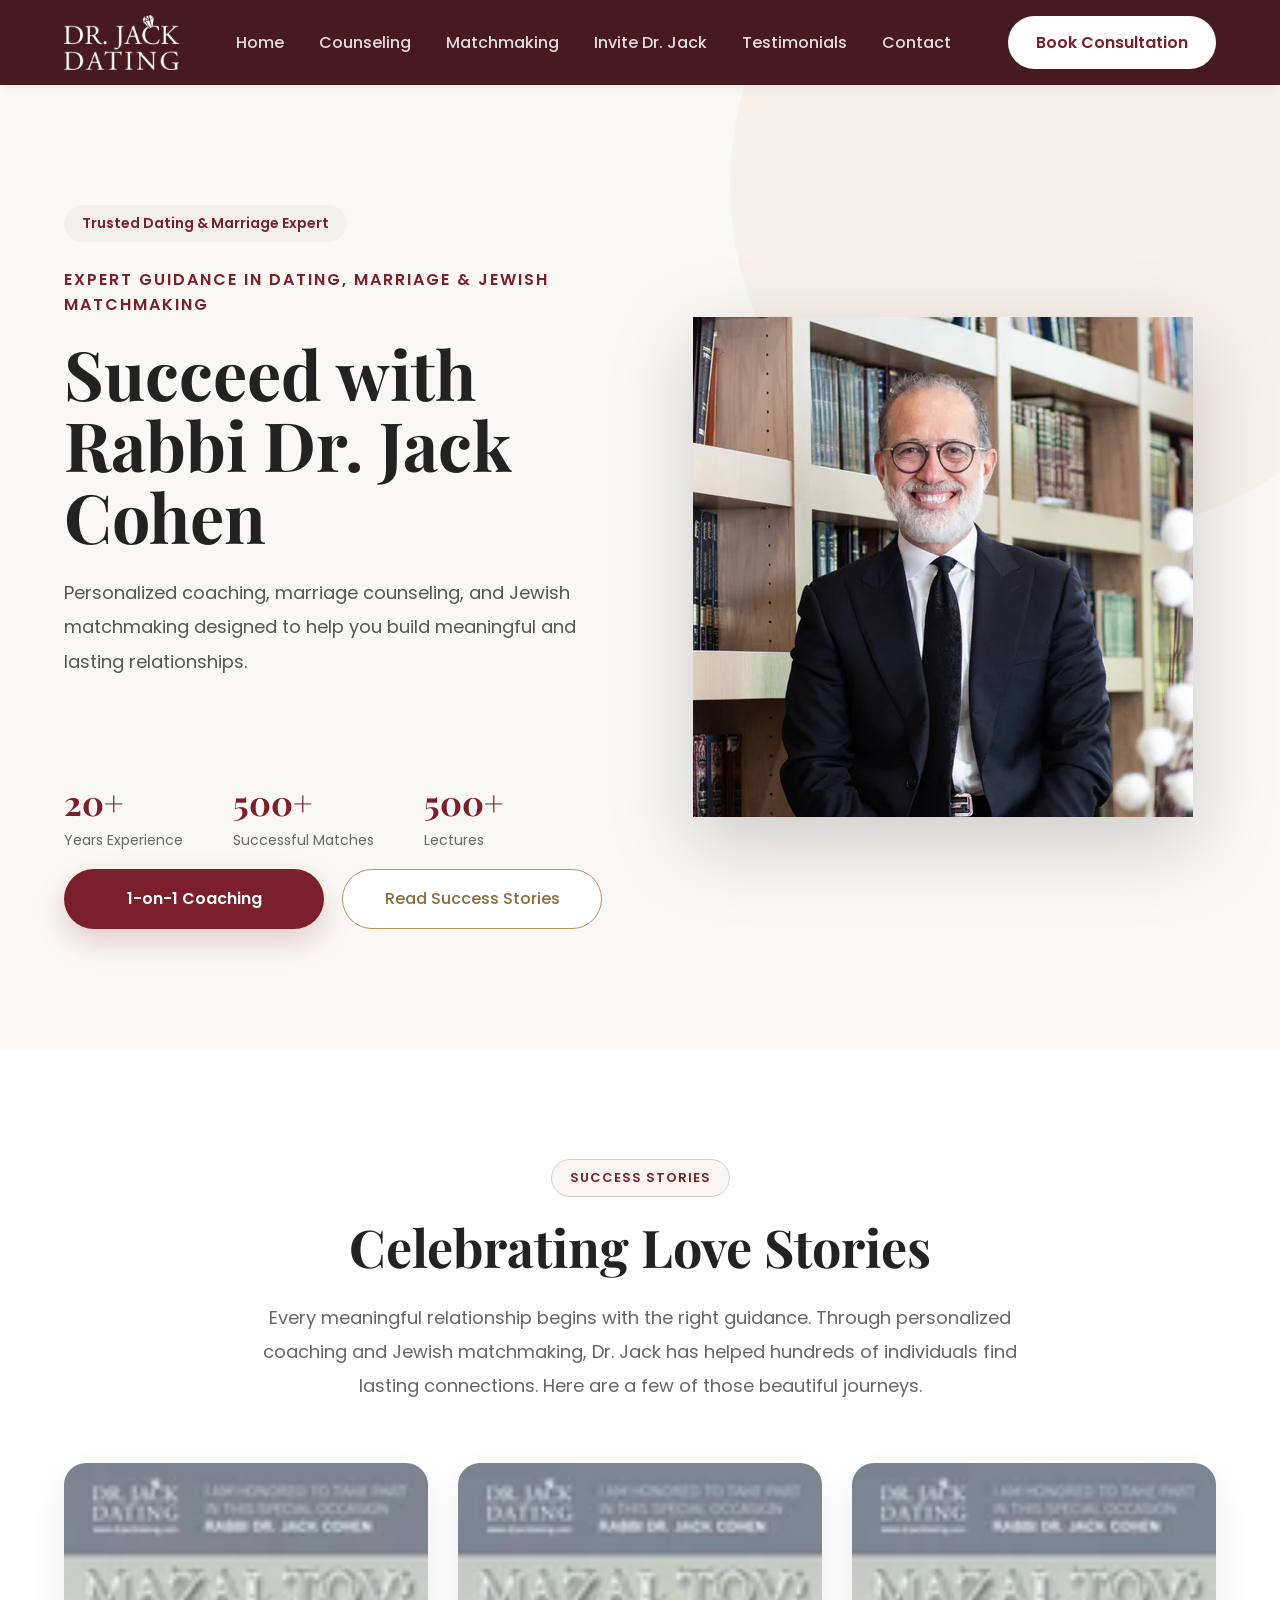
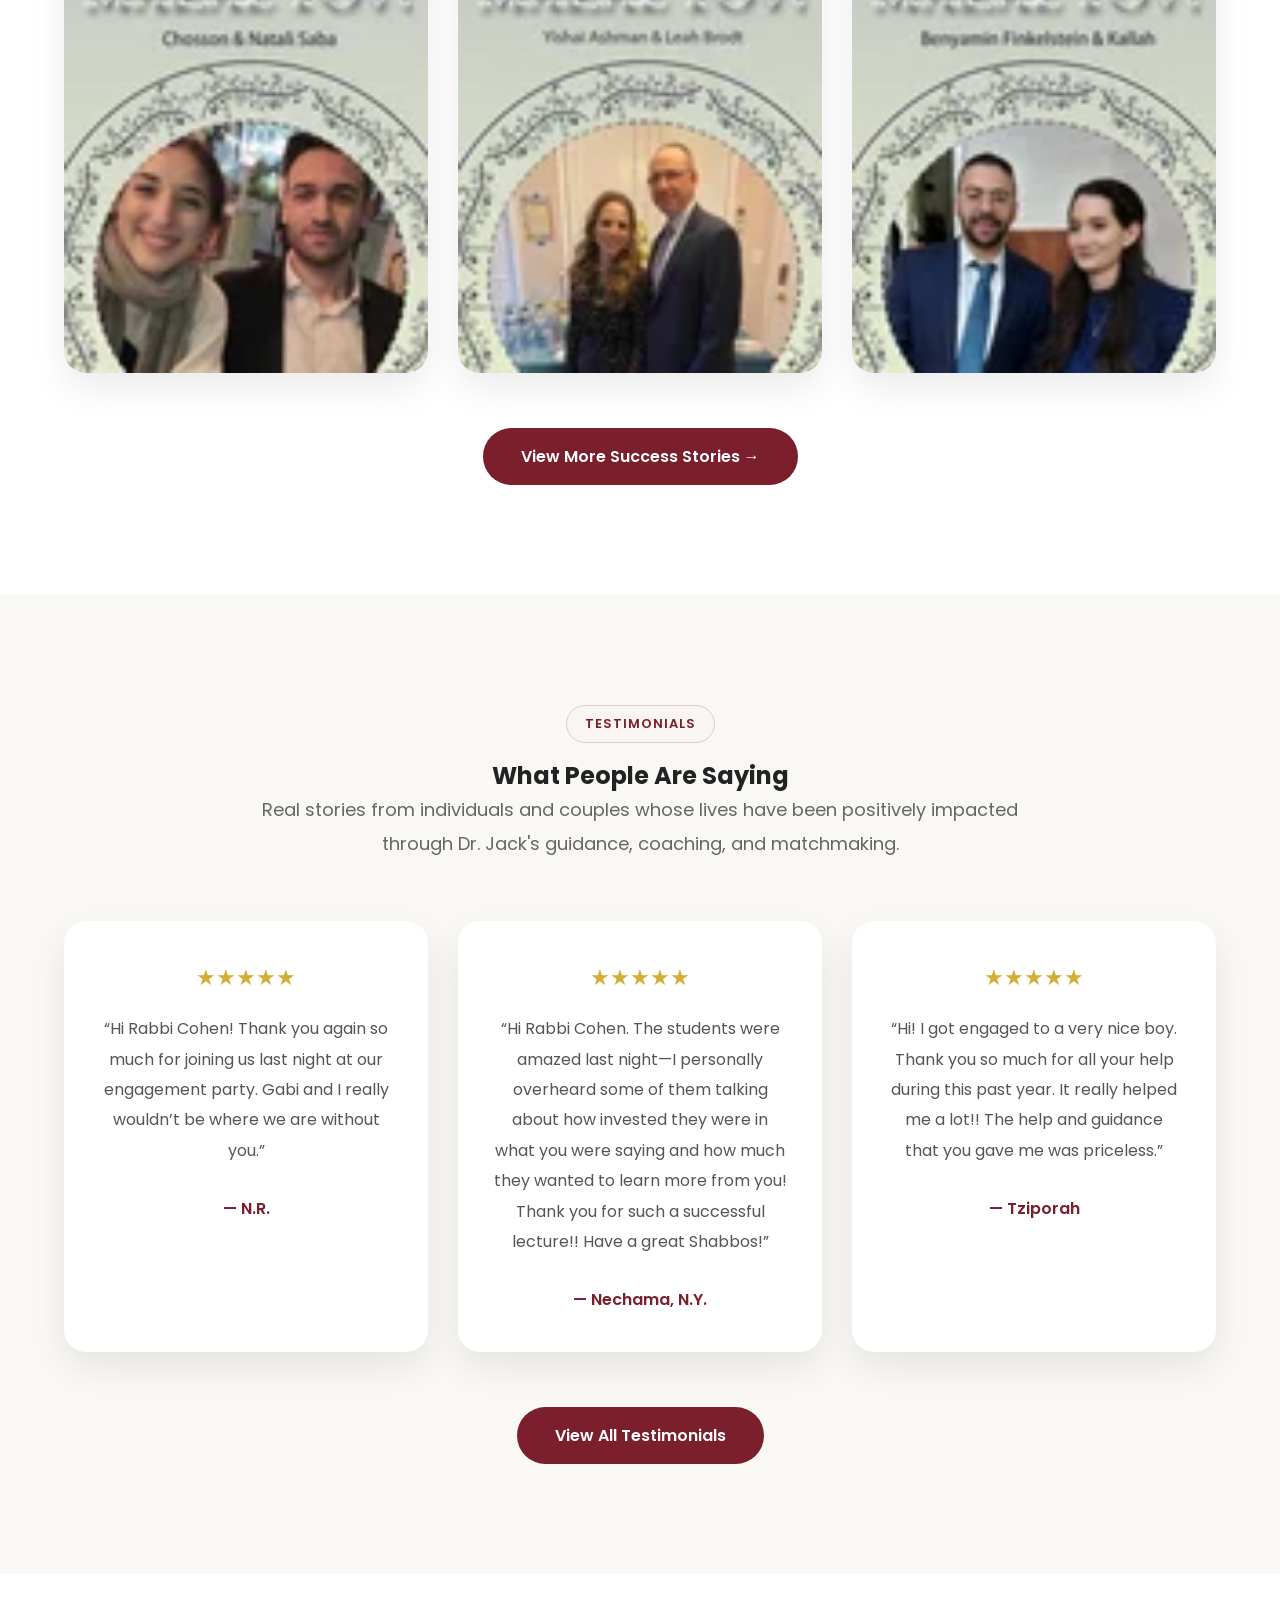
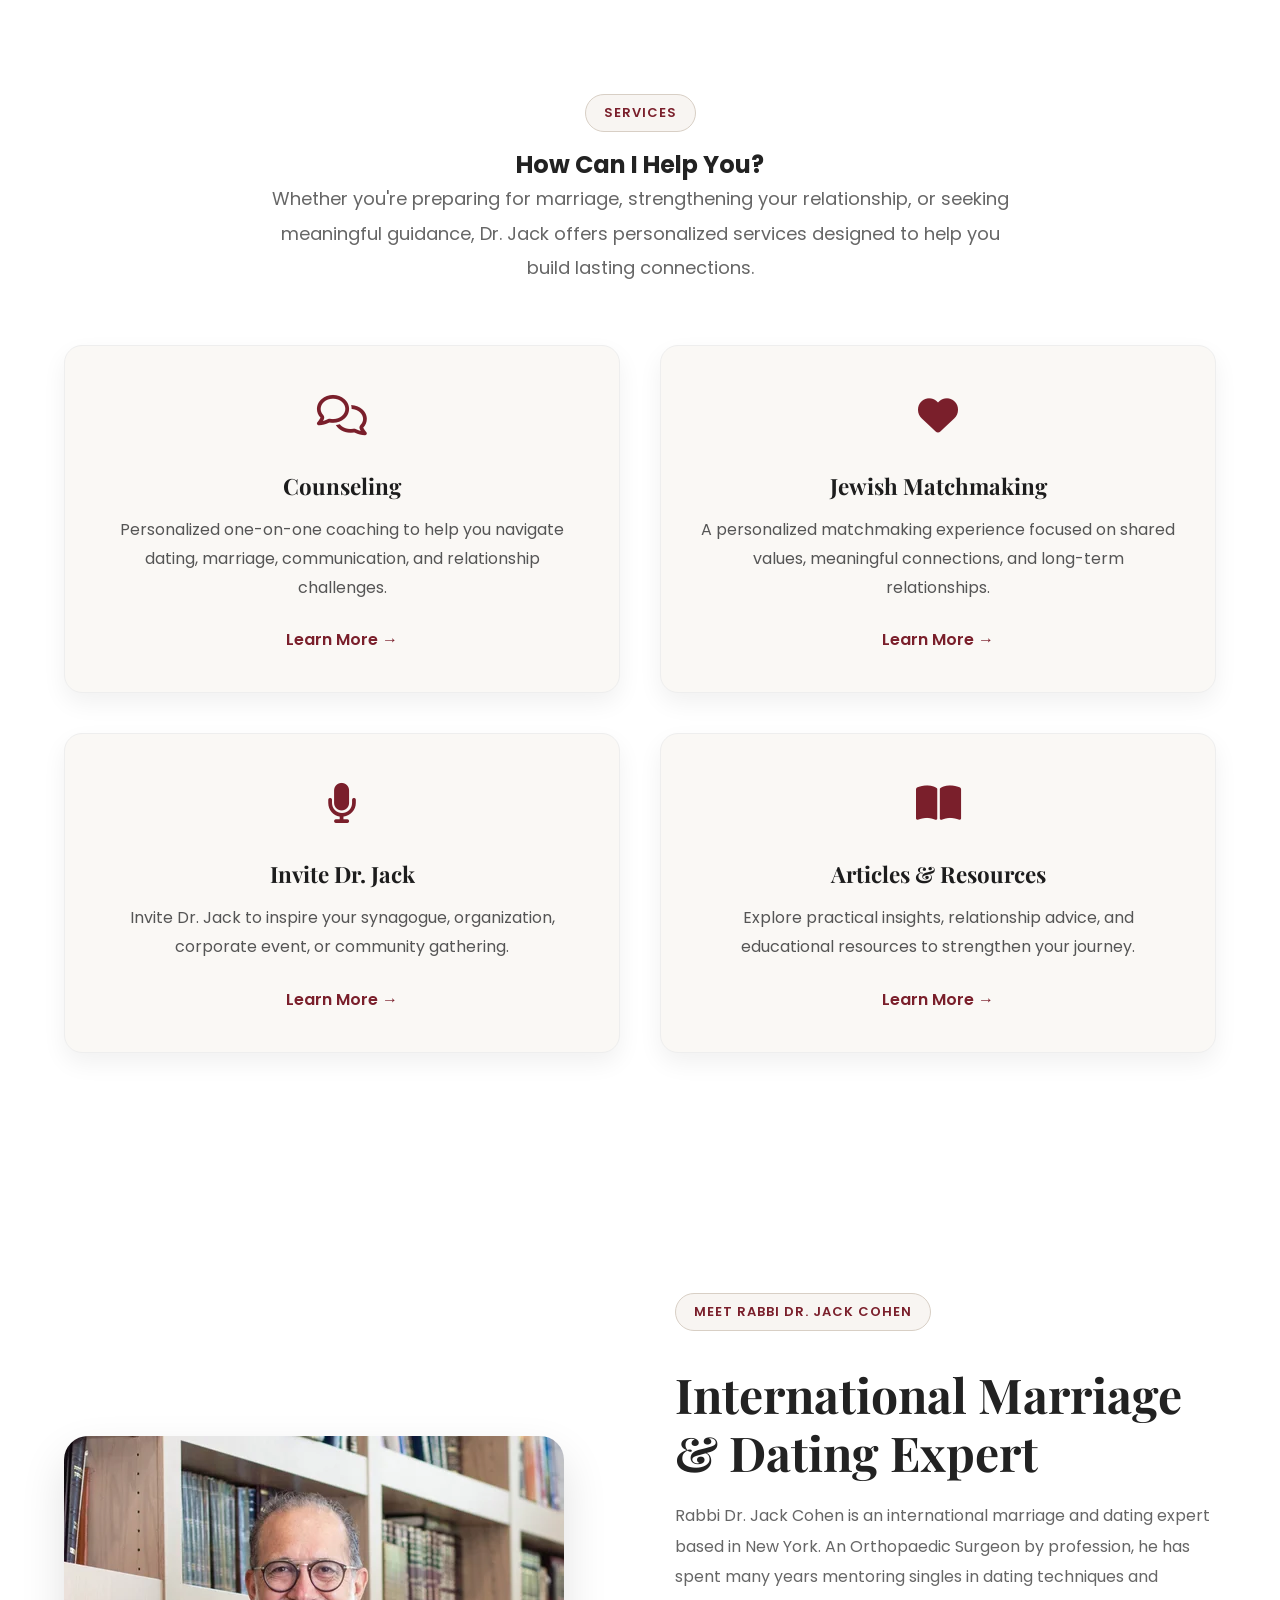
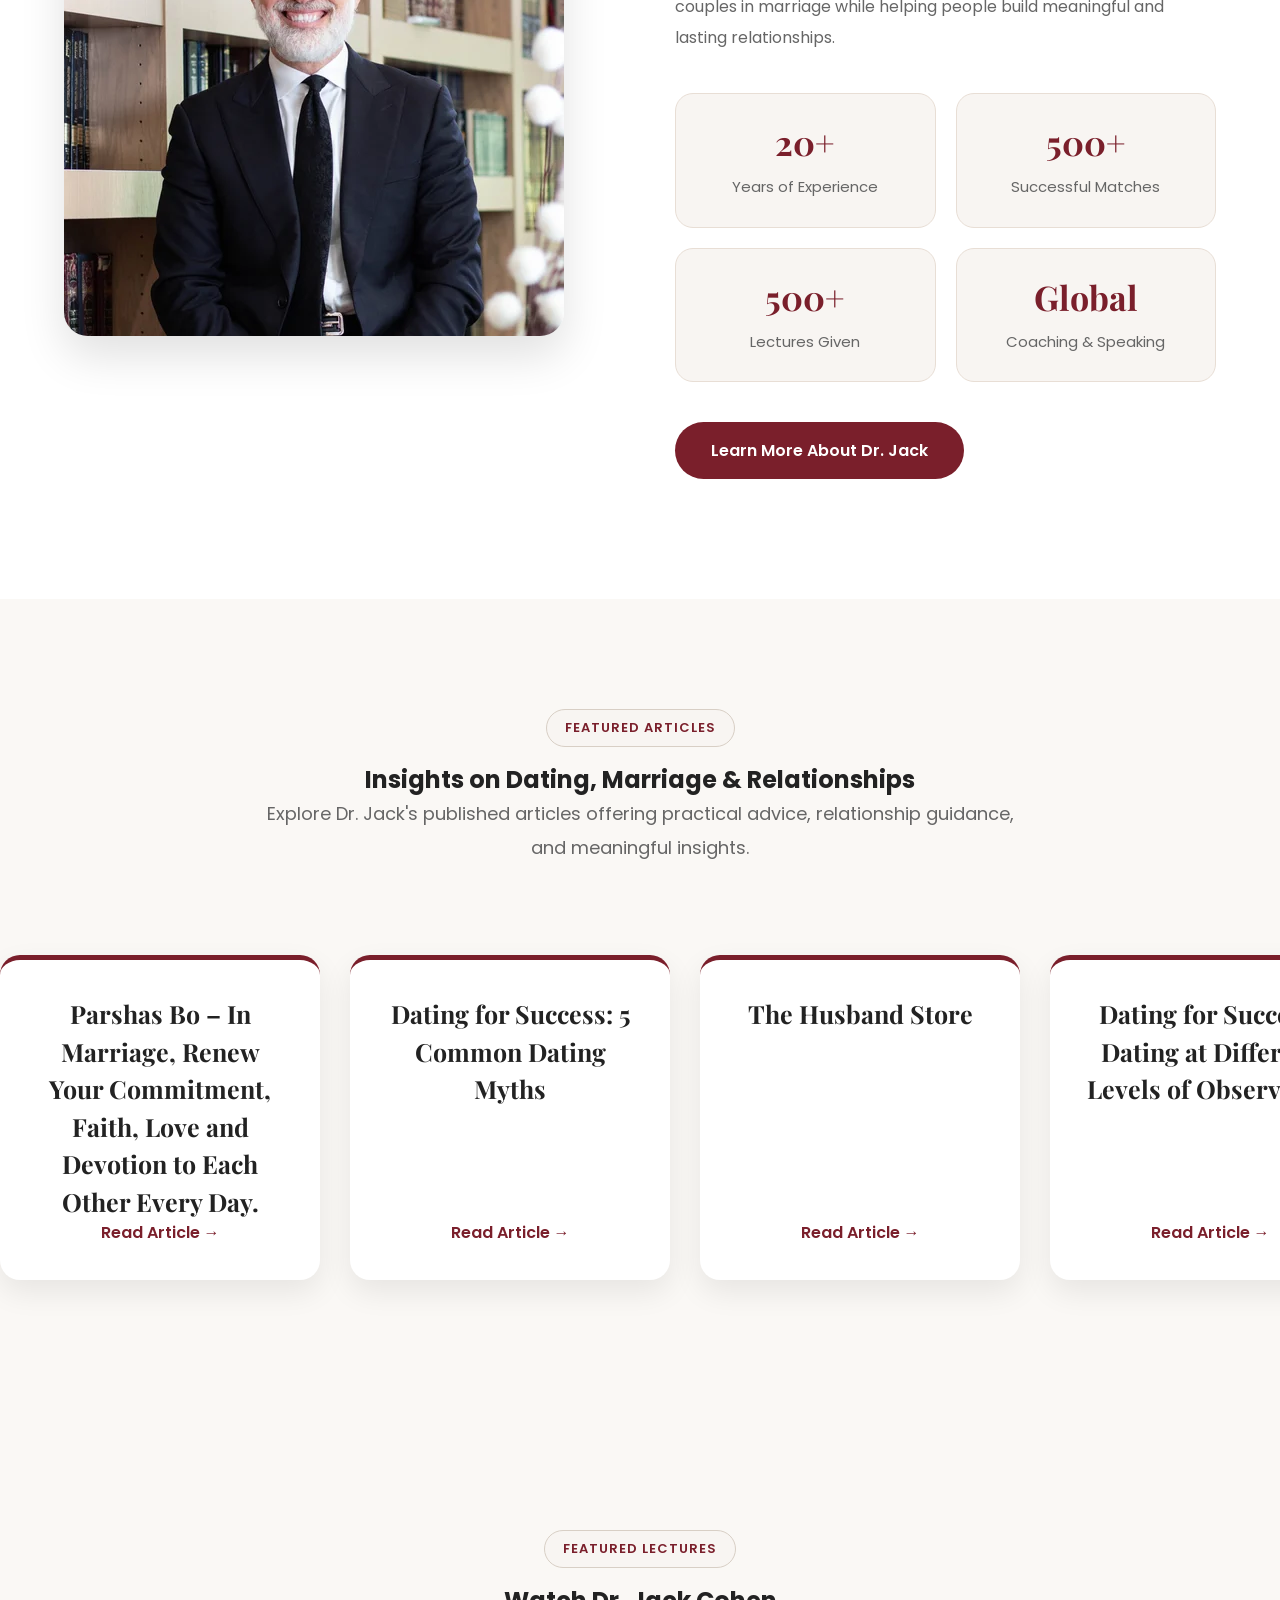
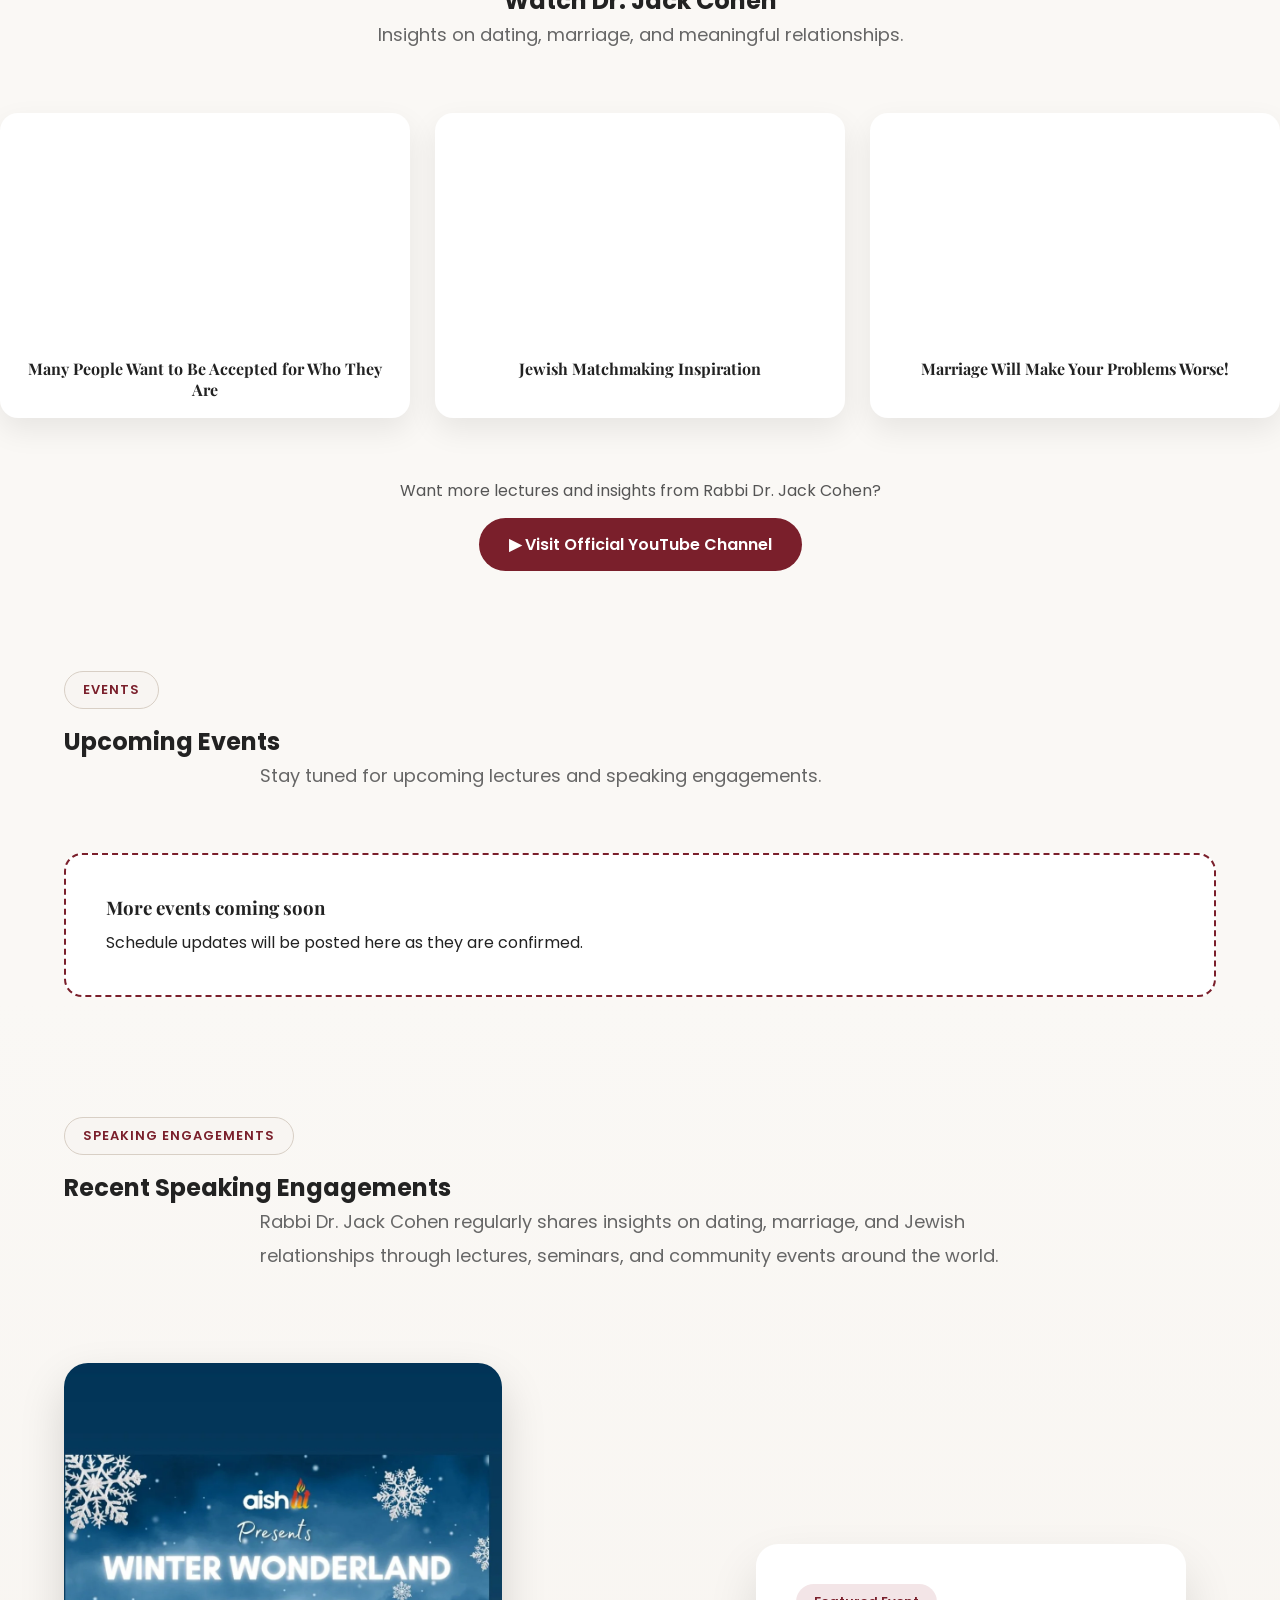
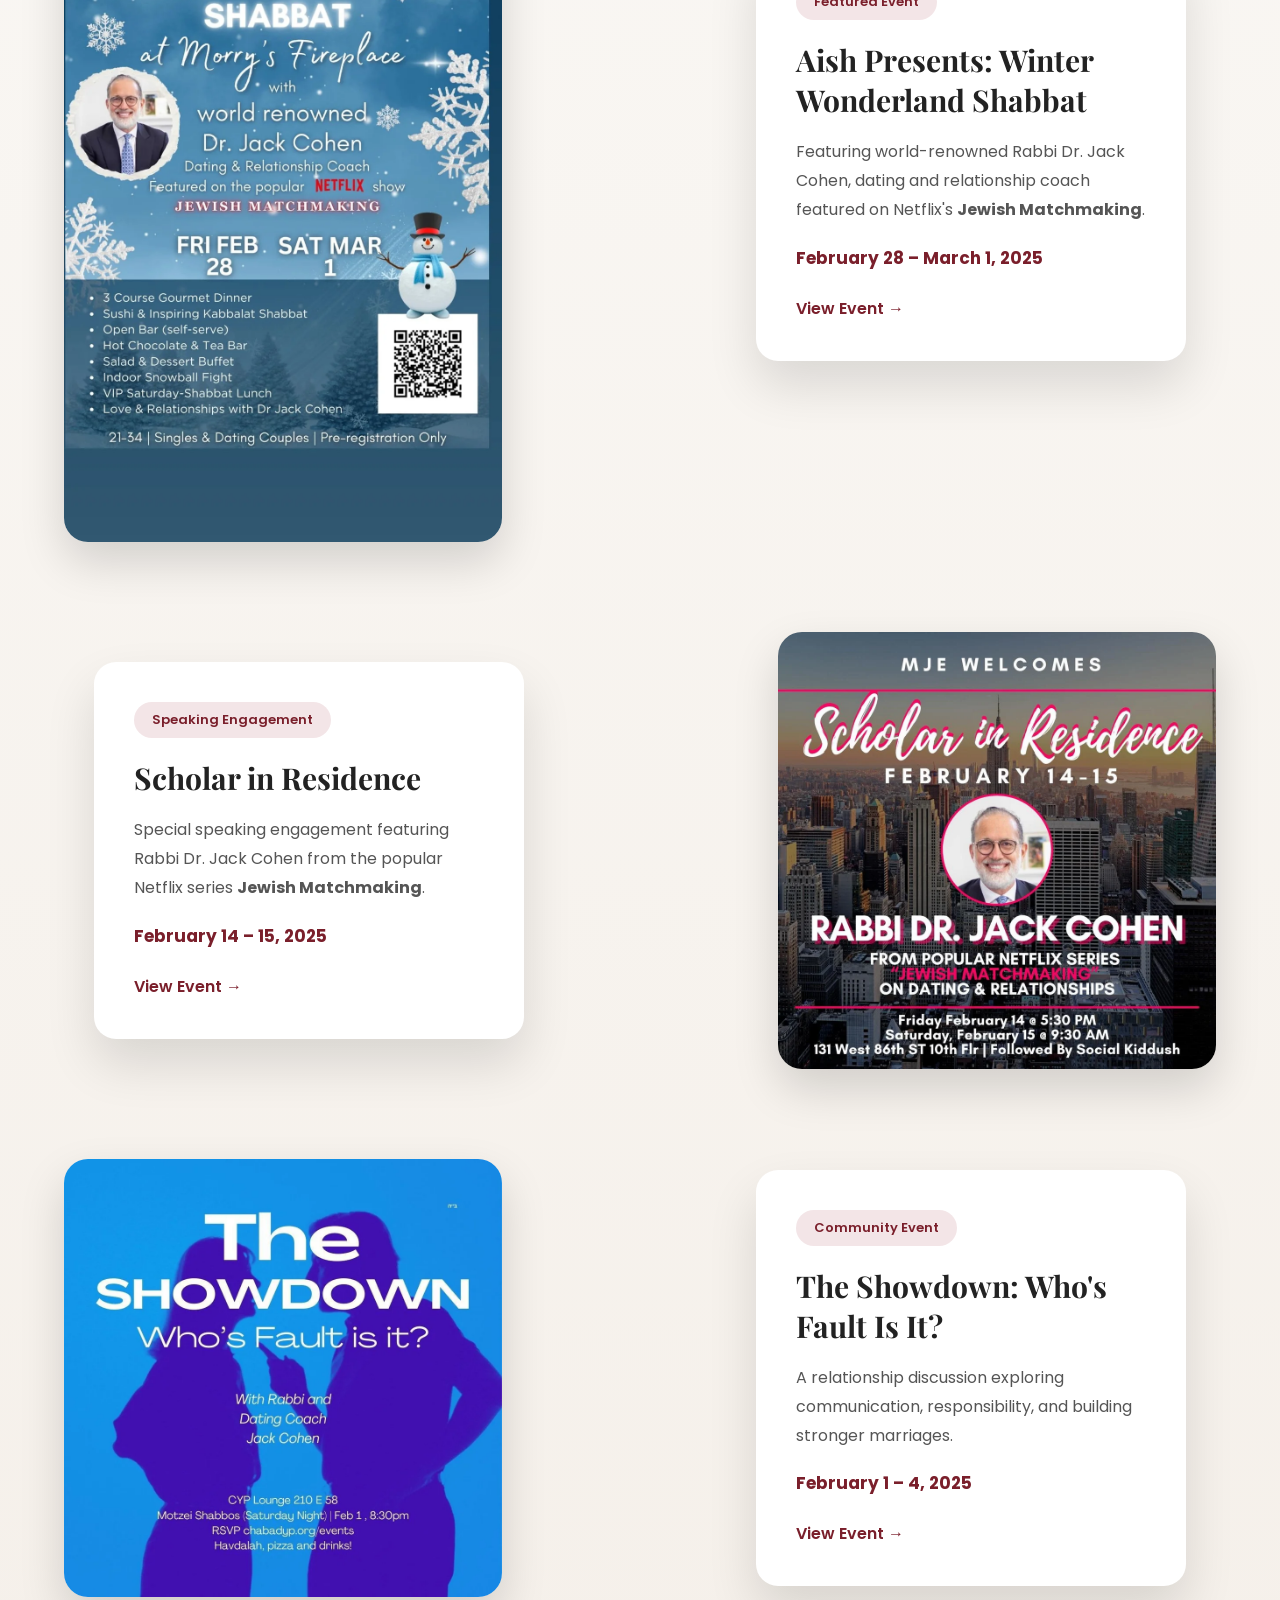
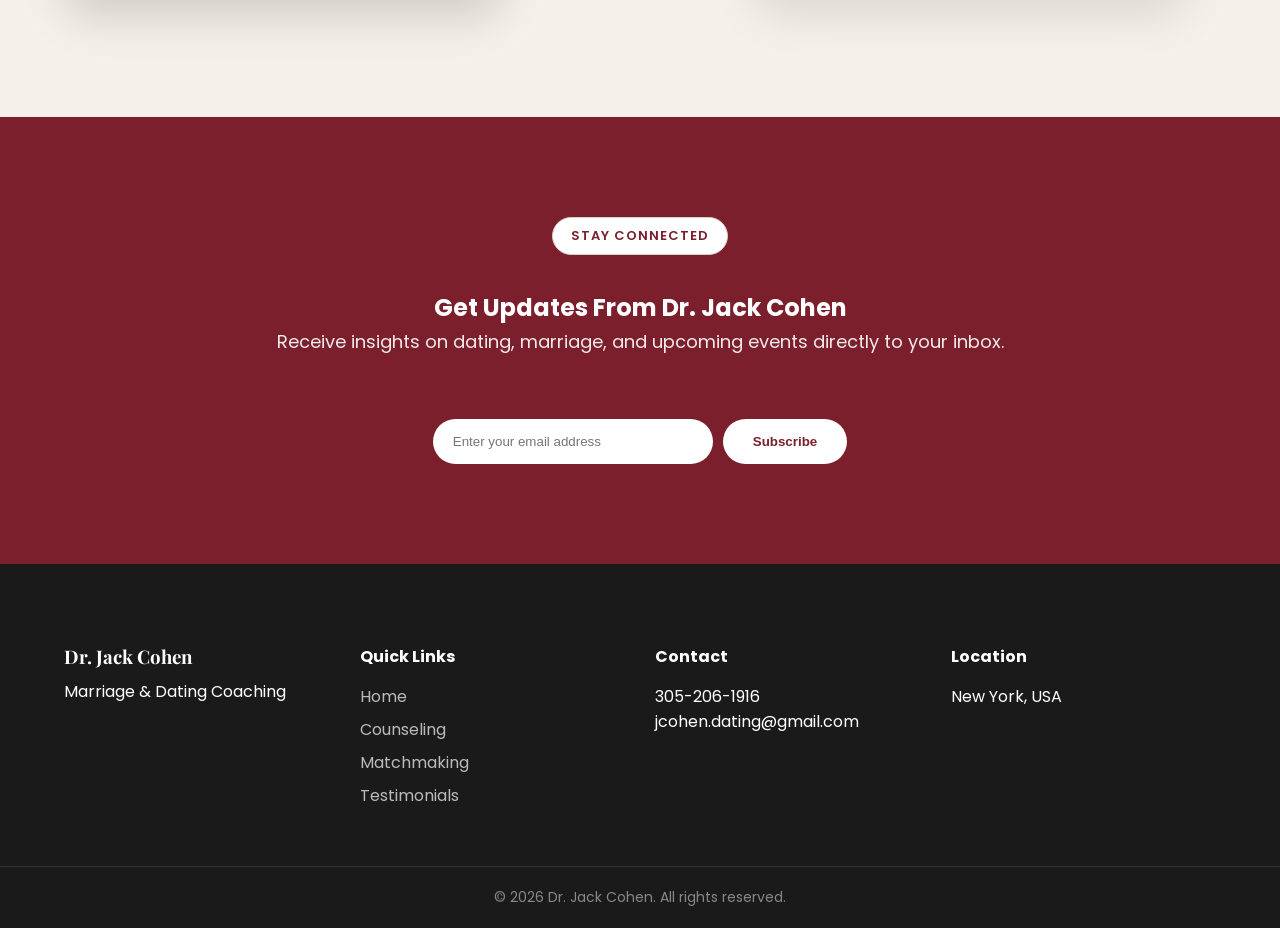
==== index.html @ f9018a0d "Add files via upload" ====
<!DOCTYPE html>
<html lang="en">

<head>

    <meta charset="UTF-8">
    <meta name="viewport" content="width=device-width, initial-scale=1.0">

    <title>Dr. Jack Dating</title>

    <!-- Google Fonts -->

    <link rel="preconnect" href="https://fonts.googleapis.com">

    <link rel="preconnect" href="https://fonts.gstatic.com" crossorigin>

    <link href="https://fonts.googleapis.com/css2?family=Playfair+Display:wght@500;600;700&family=Poppins:wght@300;400;500;600&display=swap" rel="stylesheet">

    <link rel="stylesheet" href="style.css">

    <link rel="stylesheet"
     href="https://cdnjs.cloudflare.com/ajax/libs/font-awesome/6.7.2/css/all.min.css">

</head>

<body>

<header>

    <div class="container nav">

        <a href="index.html" class="logo">
    <img src="images/logo.png" alt="Dr. Jack Dating Logo">
</a>

        <nav>

            <a href="index.html">Home</a>

            <a href="counseling.html">Counseling</a>

            <a href="#">Matchmaking</a>

            <a href="#">Invite Dr. Jack</a>

            <a href="#">Testimonials</a>

            <a href="#">Contact</a>

        </nav>

        <a href="book-consultation.html" class="btn-nav">
    Book Consultation
</a>

    </div>

</header>


<section class="hero">

<div class="container hero-content">

<div class="hero-text">

    <div class="badge">
    Trusted Dating & Marriage Expert
</div>

<p class="subtitle">

EXPERT GUIDANCE IN DATING, MARRIAGE &
JEWISH MATCHMAKING

</p>

<h1>

Succeed with
Rabbi Dr. Jack Cohen

</h1>

<p class="description">

Personalized coaching, marriage counseling,
and Jewish matchmaking designed to help you
build meaningful and lasting relationships.

</p>

<div class="hero-buttons">

    <div class="hero-stats">

<div>

<h3>20+</h3>

<p>Years Experience</p>

</div>

<div>

<h3>500+</h3>

<p>Successful Matches</p>

</div>

<div>

<h3>500+</h3>

<p>Lectures</p>

</div>

</div>

<a href="book-consultation.html" class="btn-primary">
    1-on-1 Coaching
</a>

    <a href="#" class="btn-secondary">
        Read Success Stories
    </a>

</div>

</div>

<div class="hero-image">

<img src="images/drjack.png" alt="Dr. Jack Cohen">

</div>

</div>

</section>

<script src="script.js"></script>

</body>

</html>

<!-- ==========================
     CELEBRATING LOVE STORIES
========================== -->

<section class="love-stories">

    <div class="container">

        <span class="section-tag">
            Success Stories
         </span>

        <h2>
            Celebrating Love Stories
        </h2>

        <p class="section-description">
            Every meaningful relationship begins with the right guidance. Through personalized coaching and Jewish matchmaking, Dr. Jack has helped hundreds of individuals find lasting connections. Here are a few of those beautiful journeys.
        </p>

        <div class="love-gallery">

            <div class="love-card">
                <img src="images/match1.jpg" alt="Successful Match">
            </div>

            <div class="love-card">
                <img src="images/match2.jpg" alt="Successful Match">
            </div>

            <div class="love-card">
                <img src="images/match3.jpg" alt="Successful Match">
            </div>

        </div>

        <a href="#" class="view-story-btn">
            View More Success Stories →
        </a>

    </div>

</section>

<!-- ==========================
     TESTIMONIALS
========================== -->

<section class="testimonials">

    <div class="container">

        <span class="section-tag">
    Testimonials
          </span>
        <h2>What People Are Saying</h2>

        <p class="section-description">
            Real stories from individuals and couples whose lives have been positively impacted through Dr. Jack's guidance, coaching, and matchmaking.
        </p>

        <div class="testimonial-grid">

            <div class="testimonial-card">

                <div class="stars">★★★★★</div>

                <p>
                    “Hi Rabbi Cohen! Thank you again so much for joining us last night at our engagement party. Gabi and I really wouldn’t be where we are without you.”
                </p>

                <h4>— N.R.</h4>

            </div>

            <div class="testimonial-card">

                <div class="stars">★★★★★</div>

                <p>
                    “Hi Rabbi Cohen. The students were amazed last night—I personally overheard some of them talking about how invested they were in what you were saying and how much they wanted to learn more from you! Thank you for such a successful lecture!! Have a great Shabbos!”
                </p>

                <h4>— Nechama, N.Y.</h4>

            </div>

            <div class="testimonial-card">

                <div class="stars">★★★★★</div>

                <p>
                    “Hi! I got engaged to a very nice boy. Thank you so much for all your help during this past year. It really helped me a lot!! The help and guidance that you gave me was priceless.”
                </p>

                <h4>— Tziporah</h4>

            </div>

        </div>

        <a href="#" class="view-testimonials-btn">
            View All Testimonials
        </a>

    </div>

</section>

<!-- ==========================
     SERVICES
========================== -->

<section class="services">

    <div class="container">

        <span class="section-tag">
        Services
      </span>

        <h2>How Can I Help You?</h2>

        <p class="section-description">
            Whether you're preparing for marriage, strengthening your relationship, or seeking meaningful guidance, Dr. Jack offers personalized services designed to help you build lasting connections.
        </p>

        <div class="services-grid">

            <div class="service-card">

                <div class="service-icon">
               <i class="fa-regular fa-comments"></i>
                </div>

                <h3>Counseling</h3>

                <p>
                    Personalized one-on-one coaching to help you navigate dating, marriage, communication, and relationship challenges.
                </p>

                <a href="#">Learn More →</a>

            </div>

            <div class="service-card">

                <div class="service-icon">
              <i class="fa-solid fa-heart"></i>
             </div>

                <h3>Jewish Matchmaking</h3>

                <p>
                    A personalized matchmaking experience focused on shared values, meaningful connections, and long-term relationships.
                </p>

                <a href="#">Learn More →</a>

            </div>

            <div class="service-card">

                <div class="service-icon">
                <i class="fa-solid fa-microphone"></i>
               </div>

                <h3>Invite Dr. Jack</h3>

                <p>
                    Invite Dr. Jack to inspire your synagogue, organization, corporate event, or community gathering.
                </p>

                <a href="#">Learn More →</a>

            </div>

            <div class="service-card">

                <div class="service-icon">
                <i class="fa-solid fa-book-open"></i>
               </div>

                <h3>Articles & Resources</h3>

                <p>
                    Explore practical insights, relationship advice, and educational resources to strengthen your journey.
                </p>

                <a href="#">Learn More →</a>

            </div>

        </div>

    </div>

</section>

<!-- ==========================
     MEET DR. JACK
========================== -->

<section class="about">

    <div class="container about-content">

        <div class="about-image">
            <img src="images/drjack.png" alt="Rabbi Dr. Jack Cohen">
        </div>

        <div class="about-text">

            <span class="section-tag">
                Meet Rabbi Dr. Jack Cohen
            </span>

            <h2>
                International Marriage & Dating Expert
            </h2>

            <p>
                Rabbi Dr. Jack Cohen is an international marriage and dating expert based in New York. An Orthopaedic Surgeon by profession, he has spent many years mentoring singles in dating techniques and couples in marriage while helping people build meaningful and lasting relationships.
            </p>

            <div class="about-highlights">

                <div class="highlight">
               <h3>20+</h3>
              <p>Years of Experience</p>
                </div>

                <div class="highlight">
              <h3>500+</h3>
               <p>Successful Matches</p>
              </div>

                <div class="highlight">
                <h3>500+</h3>
                <p>Lectures Given</p>
               </div>

                <div class="highlight">
               <h3>Global</h3>
              <p>Coaching & Speaking</p>
             </div>

            </div>

            <a href="#" class="about-btn">
                Learn More About Dr. Jack
            </a>

        </div>

    </div>

</section>

<!-- ===================================
        FEATURED ARTICLES
=================================== -->

<section class="articles">

    <div class="container">

        <span class="section-tag">Featured Articles</span>

        <h2>Insights on Dating, Marriage & Relationships</h2>

        <p class="section-description">
            Explore Dr. Jack's published articles offering practical advice, relationship guidance, and meaningful insights.
        </p>

    </div>

    <div class="articles-slider">

        <div class="articles-track">

            <a href="#" class="article-card">
                <h3>Parshas Bo – In Marriage, Renew Your Commitment, Faith, Love and Devotion to Each Other Every Day.</h3>
                <span>Read Article →</span>
            </a>

            <a href="#" class="article-card">
                <h3>Dating for Success: 5 Common Dating Myths</h3>
                <span>Read Article →</span>
            </a>

            <a href="#" class="article-card">
                <h3>The Husband Store</h3>
                <span>Read Article →</span>
            </a>

            <a href="#" class="article-card">
                <h3>Dating for Success: Dating at Different Levels of Observance</h3>
                <span>Read Article →</span>
            </a>

            <a href="#" class="article-card">
                <h3>Dating For Success: Dating Second Time Around</h3>
                <span>Read Article →</span>
            </a>

            <a href="#" class="article-card">
                <h3>Dating for Success: Your Future Lifestyle</h3>
                <span>Read Article →</span>
            </a>

            <a href="#" class="article-card">
                <h3>Dating for Success: 10 Ways to Make a Good Marriage a Great One – Easy to Implement, Insightful Tips</h3>
                <span>Read Article →</span>
            </a>

            <a href="#" class="article-card">
                <h3>Dating for Success: 10 Tips After 20 Years of Marriage</h3>
                <span>Read Article →</span>
            </a>

            <a href="#" class="article-card">
                <h3>Dating for Success: Dating Resume and Profile Tips: How Does One Write a Great Resume?</h3>
                <span>Read Article →</span>
            </a>

            <a href="#" class="article-card">
                <h3>Dating for Success: Making the Most Of Your Singles Days</h3>
                <span>Read Article →</span>
            </a>

            <a href="#" class="article-card">
                <h3>Dating for Success: Second Marriage</h3>
                <span>Read Article →</span>
            </a>

            <a href="#" class="article-card">
                <h3>Dating for Success: Lessons From a Kallah</h3>
                <span>Read Article →</span>
            </a>

            <a href="#" class="article-card">
                <h3>Dating for Success: How I Stopped Dating for My Parents – And Started Dating for Me!</h3>
                <span>Read Article →</span>
            </a>

            <a href="#" class="article-card">
                <h3>Dating for Success: What Are the Ways to Date With Clarity?</h3>
                <span>Read Article →</span>
            </a>

            <a href="#" class="article-card">
                <h3>Dating For Success: The Shidduch Process</h3>
                <span>Read Article →</span>
            </a>

            <a href="#" class="article-card">
                <h3>Dating for Success: Building Attraction</h3>
                <span>Read Article →</span>
            </a>

            <a href="#" class="article-card">
                <h3>Dating for Success: Searching For a Soulmate Rather Than a Partner</h3>
                <span>Read Article →</span>
            </a>

            <a href="#" class="article-card">
                <h3>Different Pace – He's a Rabbit and She's a Turtle</h3>
                <span>Read Article →</span>
            </a>

            <a href="#" class="article-card">
                <h3>Dating & Marriage Coach</h3>
                <span>Read Article →</span>
            </a>

            <a href="#" class="article-card">
                <h3>In Dating – Ask Yourself – Who Am I and Where Am I Going in Life?</h3>
                <span>Read Article →</span>
            </a>

            <a href="#" class="article-card">
                <h3>Meet Your Match With Dr. Jack Cohen</h3>
                <span>Read Article →</span>
            </a>

            <a href="#" class="article-card">
                <h3>What Is "True Giving" in Marriage?</h3>
                <span>Read Article →</span>
            </a>

            <a href="#" class="article-card">
                <h3>In Marriage: It's All About Your Name</h3>
                <span>Read Article →</span>
            </a>

            <a href="#" class="article-card">
                <h3>Dating and Parents for Moms</h3>
                <span>Read Article →</span>
            </a>

            <a href="#" class="article-card">
                <h3>Shabbat Dinner For Young Jewish Professionals</h3>
                <span>Read Article →</span>
            </a>

            <a href="#" class="article-card">
                <h3>Complaining – The Road That Ruins Relationships</h3>
                <span>Read Article →</span>
            </a>

            <a href="#" class="article-card">
                <h3>The Dating Coach's 49 Steps for Dating Success</h3>
                <span>Read Article →</span>
            </a>

            <a href="#" class="article-card">
                <h3>Parshas Tazria: Only Marriage Can Lift Your Relationship With G-D and With Humans</h3>
                <span>Read Article →</span>
            </a>

            <a href="#" class="article-card">
                <h3>פרשת פקודי (Parshas Pekudei)</h3>
                <span>Read Article →</span>
            </a>

        </div>

    </div>

</section>

<section class="lectures">

  <div class="container">

    <span class="section-tag">Featured Lectures</span>

    <h2>Watch Dr. Jack Cohen</h2>

    <p class="section-description">
      Insights on dating, marriage, and meaningful relationships.
    </p>

  </div>

  <div class="video-grid">

    <!-- VIDEO 1 -->
    <div class="video-card">
      <iframe 
        src="https://www.youtube.com/embed/ToEGkULhKAE"
        title="Lecture 1"
        frameborder="0"
        allow="accelerometer; autoplay; clipboard-write; encrypted-media; gyroscope; picture-in-picture"
        allowfullscreen>
      </iframe>

      <h3>Many People Want to Be Accepted for Who They Are</h3>
    </div>

    <!-- VIDEO 2 -->
    <div class="video-card">
      <iframe 
        src="https://www.youtube.com/embed/8DoWGEa7iZs"
        title="Lecture 2"
        frameborder="0"
        allow="accelerometer; autoplay; clipboard-write; encrypted-media; gyroscope; picture-in-picture"
        allowfullscreen>
      </iframe>

      <h3>Jewish Matchmaking Inspiration</h3>
    </div>

    <!-- VIDEO 3 -->
    <div class="video-card">
      <iframe 
        src="https://www.youtube.com/embed/yB-gpjdmLO4"
        title="Lecture 3"
        frameborder="0"
        allow="accelerometer; autoplay; clipboard-write; encrypted-media; gyroscope; picture-in-picture"
        allowfullscreen>
      </iframe>

      <h3>Marriage Will Make Your Problems Worse!</h3>
    </div>

  </div>

  <div class="youtube-cta">

  <p>Want more lectures and insights from Rabbi Dr. Jack Cohen?</p>

  <a href="https://www.youtube.com/@DrJackCohen" target="_blank" class="youtube-btn">
  ▶ Visit Official YouTube Channel
</a>

</div>

</section>

<!-- ===============================
        UPCOMING EVENTS
================================ -->

<section class="events">

  <div class="container">

    <span class="section-tag">Events</span>

    <h2>Upcoming Events</h2>

    <p class="section-description">
      Stay tuned for upcoming lectures and speaking engagements.
    </p>

    <div class="event-tba">
      <h3>More events coming soon</h3>
      <p>Schedule updates will be posted here as they are confirmed.</p>
    </div>

  </div>

  <!-- ===========================================
        RECENT SPEAKING ENGAGEMENTS
============================================ -->

<section class="speaking-events">

    <div class="container">

        <span class="section-tag">Speaking Engagements</span>

        <h2>Recent Speaking Engagements</h2>

        <p class="section-description">
            Rabbi Dr. Jack Cohen regularly shares insights on dating, marriage, and Jewish relationships through lectures, seminars, and community events around the world.
        </p>

        <!-- EVENT 1 -->

        <div class="event-showcase">

            <div class="event-image">
                <img src="images/event1.jpg" alt="Winter Wonderland Shabbat">
            </div>

            <div class="event-info">

                <span class="event-badge">
                    Featured Event
                </span>

                <h3>Aish Presents: Winter Wonderland Shabbat</h3>

                <p>
                    Featuring world-renowned Rabbi Dr. Jack Cohen, dating and relationship coach featured on Netflix's <strong>Jewish Matchmaking</strong>.
                </p>

                <h4>February 28 – March 1, 2025</h4>

                <a href="#">View Event →</a>

            </div>

        </div>

        <!-- EVENT 2 -->

        <div class="event-showcase reverse">

            <div class="event-image">
                <img src="images/event2.jpg" alt="Scholar in Residence">
            </div>

            <div class="event-info">

                <span class="event-badge">
                    Speaking Engagement
                </span>

                <h3>Scholar in Residence</h3>

                <p>
                    Special speaking engagement featuring Rabbi Dr. Jack Cohen from the popular Netflix series <strong>Jewish Matchmaking</strong>.
                </p>

                <h4>February 14 – 15, 2025</h4>

                <a href="#">View Event →</a>

            </div>

        </div>

        <!-- EVENT 3 -->

        <div class="event-showcase">

            <div class="event-image">
                <img src="images/event3.jpg" alt="The Showdown">
            </div>

            <div class="event-info">

                <span class="event-badge">
                    Community Event
                </span>

                <h3>The Showdown: Who's Fault Is It?</h3>

                <p>
                    A relationship discussion exploring communication, responsibility, and building stronger marriages.
                </p>

                <h4>February 1 – 4, 2025</h4>

                <a href="#">View Event →</a>

            </div>

        </div>

    </div>

</section>

<section class="newsletter">

  <div class="container">

    <span class="section-tag">Stay Connected</span>

    <h2>Get Updates From Dr. Jack Cohen</h2>

    <p class="section-description">
      Receive insights on dating, marriage, and upcoming events directly to your inbox.
    </p>

    <form class="newsletter-form">

      <input type="email" placeholder="Enter your email address" required>

      <button type="submit">Subscribe</button>

    </form>

  </div>

</section>

<footer class="footer">

  <div class="container footer-grid">

    <div>
      <h3>Dr. Jack Cohen</h3>
      <p>Marriage & Dating Coaching</p>
    </div>

    <div>
      <h4>Quick Links</h4>
      <a href="index.html">Home</a>

      <a href="counseling.html">Counseling</a>

      <a href="#">Matchmaking</a>
      <a href="#">Testimonials</a>
    </div>

    <div>
      <h4>Contact</h4>
      <p>305-206-1916</p>
      <p>jcohen.dating@gmail.com</p>
    </div>

    <div>
      <h4>Location</h4>
      <p>New York, USA</p>
    </div>

  </div>

  <div class="footer-bottom">
    <p>© 2026 Dr. Jack Cohen. All rights reserved.</p>
  </div>

</footer>
---- style.css ----
/* ==========================
   RESET
========================== */

*{
    margin:0;
    padding:0;
    box-sizing:border-box;
}

body{
    font-family:'Poppins',sans-serif;
    background:#FAF8F5;
    color:#222;
}

.container{
    width:90%;
    max-width:1200px;
    margin:auto;
}


/* ==========================
   NAVBAR
========================== */

header{
    background:#461A20;
    position:sticky;
    top:0;
    z-index:1000;
    box-shadow:0 2px 10px rgba(0,0,0,.08);
}

.nav{
    display:flex;
    align-items:center;
    justify-content:space-between;
    height:85px;
}

.logo img{
    height:55px;
    width:auto;
    display:block;
}

nav{
    display:flex;
    gap:35px;
}

nav a{
    text-decoration:none;
    color:rgba(255,255,255,.85);
    font-weight:500;
    transition:.3s;
}

nav a:hover{
    color:#FFFFFF;
}

.btn-nav{
    display:inline-flex;
    align-items:center;
    justify-content:center;

    padding:14px 28px;

    background:#FFFFFF;
    color:#7A1F2B;

    text-decoration:none;
    border-radius:999px;
    font-weight:600;

    transition:.35s ease;
}

.btn-nav:hover{
    background:#F3EFEA;
    transform:translateY(-2px);
}


/* ==========================
   HERO
========================== */

.hero{
    padding:120px 0;
    position:relative;
    overflow:hidden;
}

.hero::before{

    content:"";

    position:absolute;

    top:-250px;
    right:-150px;

    width:700px;
    height:700px;

    background:#F8F0EA;

    border-radius:50%;

    z-index:-1;
}

.hero-content{
    display:flex;
    align-items:center;
    justify-content:space-between;
    gap:60px;
}

.hero-text{
    flex:1;
}


/* Badge */

.badge{
    display:inline-block;
    background:#F3EFEA;
    color:#7A1F2B;
    padding:8px 18px;
    border-radius:30px;
    font-size:14px;
    font-weight:600;
    margin-bottom:25px;
}


/* Subtitle */

.subtitle{
    color:#7A1F2B;
    font-weight:600;
    letter-spacing:2px;
    margin-bottom:20px;
}


/* Heading */

.hero h1{
    font-size:68px;
    line-height:1.05;
    font-family:'Playfair Display',serif;
    color:#222;
    margin-bottom:25px;
}


/* Description */

.description{
    font-size:18px;
    line-height:1.9;
    max-width:560px;
    color:#555;
    margin-bottom:40px;
}


/* Hero Buttons */

.hero-buttons{
    display:flex;
    gap:20px;
    flex-wrap:wrap;
    margin-top:40px;
}

.btn-primary,
.btn-secondary{

    display:inline-flex;
    align-items:center;
    justify-content:center;

    min-width:260px;
    min-height:60px;

    padding:16px 32px;

    border-radius:999px;

    font-size:16px;
    font-weight:600;

    text-decoration:none;

    transition:all .35s ease;
}

.btn-primary{
    background:#7A1F2B;
    color:#fff;
    box-shadow:0 12px 30px rgba(122,31,43,.20);
}

.btn-primary:hover{
    background:#5F1621;
    transform:translateY(-3px);
}

.btn-secondary{
    background:#FFFFFF;
    color:#7A1F2B;
    border:2px solid #7A1F2B;
}

.btn-secondary:hover{
    background:#7A1F2B;
    color:#FFFFFF;
    transform:translateY(-3px);
}


/* Hero Image */

.hero-image{
    flex:1;
    display:flex;
    justify-content:center;
    align-items:center;
    position:relative;
}

.hero-image::before{

    content:"";

    position:absolute;

    width:430px;
    height:430px;

    background:#F3EFEA;

    border-radius:50%;

    z-index:0;
}

.hero-image img{
    position:relative;
    z-index:2;

    width:100%;
    max-width:500px;

    display:block;

    filter:drop-shadow(0 25px 40px rgba(0,0,0,.18));
}


/* Hero Stats */

.hero-stats{
    display:flex;
    gap:50px;
    margin-top:60px;
}

.hero-stats h3{
    font-size:34px;
    color:#7A1F2B;
    font-family:'Playfair Display',serif;
}

.hero-stats p{
    font-size:14px;
    margin-top:5px;
    color:#666;
}

/* ==========================
   CELEBRATING LOVE STORIES
========================== */

.love-stories{
    padding:110px 0;
    background:#FFFFFF;
    text-align:center;
}

.section-tag{
    display:inline-block;
    padding:8px 18px;
    border:1px solid #D8CFC5;
    border-radius:999px;
    background:#F8F5F2;
    color:#7A1F2B;
    font-size:13px;
    font-weight:600;
    letter-spacing:1px;
    text-transform:uppercase;
    margin-bottom:20px;
}

.love-stories h2{

    font-family:'Playfair Display', serif;

    font-size:52px;

    margin-bottom:20px;

    color:#222;
}

.section-description{

    max-width:760px;

    margin:0 auto 60px;

    color:#666;

    line-height:1.9;

    font-size:18px;
}

.love-gallery{

    display:grid;

    grid-template-columns:repeat(3,1fr);

    gap:30px;
}

.love-card{

    overflow:hidden;

    border-radius:22px;

    box-shadow:0 15px 35px rgba(0,0,0,.08);

    transition:.4s ease;

    background:#fff;
}

.love-card:hover{

    transform:translateY(-10px);

    box-shadow:0 20px 45px rgba(0,0,0,.15);
}

.love-card img{

    width:100%;

    display:block;

    transition:.5s;
}

.love-card:hover img{

    transform:scale(1.05);
}

.view-story-btn{

    display:inline-block;

    margin-top:55px;

    text-decoration:none;

    background:#7A1F2B;

    color:#fff;

    padding:16px 38px;

    border-radius:999px;

    font-weight:600;

    transition:.3s;
}

.view-story-btn:hover{

    background:#5F1621;

    transform:translateY(-3px);
}

/* ==========================
   TESTIMONIALS
========================== */

.testimonials{
    padding:110px 0;
    background:#FAF8F5;
    text-align:center;
}

.testimonial-grid{

    display:grid;

    grid-template-columns:repeat(3,1fr);

    gap:30px;

    margin-top:60px;
}

.testimonial-card{

    background:#FFFFFF;

    padding:40px 35px;

    border-radius:22px;

    box-shadow:0 15px 35px rgba(0,0,0,.08);

    transition:.35s ease;

    position:relative;
}

.testimonial-card:hover{

    transform:translateY(-10px);

    box-shadow:0 20px 45px rgba(0,0,0,.15);
}

.stars{

    font-size:22px;

    color:#D4AF37;

    margin-bottom:20px;
}

.testimonial-card p{

    color:#555;

    line-height:1.9;

    font-size:16px;

    margin-bottom:30px;
}

.testimonial-card h4{

    color:#7A1F2B;

    font-weight:600;
}

.view-testimonials-btn{

    display:inline-block;

    margin-top:55px;

    padding:16px 38px;

    border-radius:999px;

    background:#7A1F2B;

    color:#FFFFFF;

    text-decoration:none;

    font-weight:600;

    transition:.35s;
}

.view-testimonials-btn:hover{

    background:#5F1621;

    transform:translateY(-3px);
}

/* ==========================
   SERVICES
========================== */

.services{

    padding:110px 0;

    background:#FFFFFF;

    text-align:center;

}

.services-grid{

    display:grid;

    grid-template-columns:repeat(4,1fr);

    gap:30px;

    margin-top:60px;

}

.service-card{

    background:#FAF8F5;

    padding:40px 30px;

    border-radius:22px;

    transition:.35s;

    box-shadow:0 10px 25px rgba(0,0,0,.06);

}

.service-card:hover{

    transform:translateY(-10px);

    box-shadow:0 20px 40px rgba(0,0,0,.12);

}

.service-icon{
    font-size:40px;
    color:#7A1F2B;
    margin-bottom:25px;
}

.service-card h3{

    font-size:26px;

    margin-bottom:18px;

    font-family:'Playfair Display',serif;

}

.service-card p{

    color:#666;

    line-height:1.8;

    margin-bottom:30px;

}

.service-card a{

    text-decoration:none;

    color:#7A1F2B;

    font-weight:600;

}

.service-card a:hover{

    text-decoration:underline;

}

/* ==========================
   ABOUT
========================== */

.about{

    padding:120px 0;

    background:#FFFFFF;

}

.about-content{

    display:flex;

    align-items:center;

    gap:70px;

}

.about-image{

    flex:1;

}

.about-image img{

    border-radius:24px;

    display:block;

    box-shadow:0 20px 45px rgba(0,0,0,.12);

    max-width:500px;

}

.about-text{

    flex:1;

}

.about-text h2{

    font-family:'Playfair Display',serif;

    font-size:48px;

    margin:20px 0;

    line-height:1.2;

}

.about-text p{

    color:#666;

    line-height:1.9;

    margin-bottom:35px;

}

.about-highlights{
    display:grid;
    grid-template-columns:repeat(2,1fr);
    gap:20px;
    margin:40px 0;
}

.highlight{
    background:#F8F5F2;
    border-radius:18px;
    padding:25px;
    text-align:center;
    border:1px solid #E8DED5;
}

.highlight h3{
    font-family:'Playfair Display',serif;
    font-size:34px;
    color:#7A1F2B;
    margin-bottom:8px;
}

.highlight p{
    margin:0;
    color:#666;
    font-size:15px;
}

.about-btn{

    display:inline-block;

    background:#7A1F2B;

    color:#FFFFFF;

    text-decoration:none;

    padding:16px 36px;

    border-radius:999px;

    font-weight:600;

    transition:.35s;

}

.about-btn:hover{

    background:#5F1621;

    transform:translateY(-3px);

}

/*===================================
        ARTICLES
===================================*/

.articles{

    padding:110px 0 60px;

    background:#FAF8F5;

    text-align:center;

}

.articles-slider{

    overflow:hidden;

    position:relative;

    padding:30px 0 90px;

}

.articles-track{

    display:flex;

    gap:30px;

    width:max-content;

    animation:scrollArticles 45s linear infinite;

}

.article-card{

    width:320px;

    min-height:220px;

    background:#FFFFFF;

    border-radius:20px;

    padding:35px;

    text-decoration:none;

    color:#222;

    box-shadow:0 12px 30px rgba(0,0,0,.08);

    border-top:5px solid #7A1F2B;

    display:flex;

    flex-direction:column;

    justify-content:space-between;

    transition:.35s;

}

.article-card:hover{

    transform:translateY(-8px);

    box-shadow:0 20px 45px rgba(0,0,0,.15);

}

.article-card h3{

    font-family:'Playfair Display',serif;

    font-size:25px;

    line-height:1.5;

}

.article-card span{

    color:#7A1F2B;

    font-weight:600;

}

@keyframes scrollArticles{

    from{

        transform:translateX(0);

    }

    to{

        transform:translateX(-50%);

    }

}

.lectures{
    padding:100px 0;
    background:#FAF8F5;
    text-align:center;
}

.video-grid{
    display:grid;
    grid-template-columns:repeat(3,1fr);
    gap:25px;
    margin-top:50px;
}

.video-card{
    background:#fff;
    border-radius:18px;
    overflow:hidden;
    box-shadow:0 12px 30px rgba(0,0,0,.08);
    transition:.3s;
}

.video-card:hover{
    transform:translateY(-8px);
    box-shadow:0 18px 45px rgba(0,0,0,.15);
}

.video-card iframe{
    width:100%;
    height:220px;
    border:0;
}

.video-card h3{
    padding:18px;
    font-size:16px;
    font-family:'Playfair Display',serif;
    color:#222;
}

.youtube-cta{
    margin-top:60px;
    text-align:center;
}

.youtube-cta p{
    font-size:16px;
    margin-bottom:15px;
    color:#555;
}

.youtube-btn{
    display:inline-flex;
    padding:14px 30px;
    background:#7A1F2B;
    color:#fff;
    text-decoration:none;
    border-radius:50px;
    font-weight:600;
    transition:.3s;
    align-items:center;
    gap:10px;
}

.youtube-btn:hover{
    background:#5F1621;
    transform:translateY(-3px);
}

.event-tba{
    margin-top:40px;
    padding:40px;
    border:2px dashed #7A1F2B;
    border-radius:18px;
    background:#fff;
}

.event-tba h3{
    font-family:'Playfair Display',serif;
    margin-bottom:10px;
}

/* ==============================
   SPEAKING EVENTS
============================== */

.speaking-events{

    padding:120px 0;
    background:linear-gradient(180deg,#FAF8F5,#F5F0EA);

}

.event-showcase{

    display:flex;
    align-items:center;
    margin-top:90px;
    position:relative;

}

.event-showcase.reverse{

    flex-direction:row-reverse;

}

.event-image{

    width:38%;

}

.event-image img{

    width:100%;
    height:auto;
    display:block;

    border-radius:24px;

    box-shadow:0 20px 45px rgba(0,0,0,.15);

    transition:.4s;

}

.event-image img:hover{

    transform:scale(1.03);

}

.event-info{

    position:absolute;

    right:0;

    width:430px;

    right:30px;

    background:#fff;

    padding:40px;

    border-radius:22px;

    box-shadow:0 25px 50px rgba(0,0,0,.12);

}

.reverse .event-info{
    left:30px;
    right:auto;
}

.event-badge{

    display:inline-block;

    padding:8px 18px;

    background:#F3E5E7;

    color:#7A1F2B;

    border-radius:50px;

    font-size:13px;

    font-weight:600;

    margin-bottom:20px;

}

.event-info h3{

    font-size:30px;

    font-family:'Playfair Display',serif;

    margin-bottom:18px;

}

.event-info p{

    color:#555;

    line-height:1.8;

    margin-bottom:20px;

}

.event-info h4{

    color:#7A1F2B;

    margin-bottom:25px;

    font-size:17px;

}

.event-info a{

    text-decoration:none;

    color:#7A1F2B;

    font-weight:600;

    transition:.3s;

}

.event-info a:hover{

    letter-spacing:1px;

}

.newsletter{
    padding:100px 0;
    background:#7A1F2B;
    color:#fff;
    text-align:center;
}

.newsletter .section-tag{
    background:#fff;
    color:#7A1F2B;
}

.newsletter h2{
    color:#fff;
    margin-top:20px;
}

.newsletter p{
    color:#f2eaea;
}

.newsletter-form{
    margin-top:40px;
    display:flex;
    justify-content:center;
    gap:10px;
    flex-wrap:wrap;
}

.newsletter-form input{
    padding:15px 20px;
    border:none;
    border-radius:50px;
    width:280px;
    outline:none;
}

.newsletter-form button{
    padding:15px 30px;
    border:none;
    border-radius:50px;
    background:#fff;
    color:#7A1F2B;
    font-weight:600;
    cursor:pointer;
    transition:.3s;
}

.newsletter-form button:hover{
    transform:translateY(-3px);
}

.footer{
    background:#1a1a1a;
    color:#fff;
    padding:80px 0 20px;
}

.footer-grid{
    display:grid;
    grid-template-columns:repeat(4,1fr);
    gap:30px;
}

.footer h3{
    font-family:'Playfair Display',serif;
    margin-bottom:10px;
}

.footer h4{
    margin-bottom:15px;
}

.footer a{
    display:block;
    color:#bbb;
    text-decoration:none;
    margin-bottom:8px;
    transition:.3s;
}

.footer a:hover{
    color:#fff;
}

.footer-bottom{
    text-align:center;
    margin-top:50px;
    border-top:1px solid #333;
    padding-top:20px;
    font-size:14px;
    color:#888;
}

/* ====================================
PAGE HEADER
==================================== */

.page-header{

    padding:90px 0 50px;
    text-align:center;

}

.page-header h1{

    font-size:52px;
    font-family:'Playfair Display', serif;
    margin:20px 0;

}

.page-header p{

    max-width:700px;
    margin:auto;
    font-size:18px;
    line-height:1.8;
    color:#555;

}

/* ====================================
CONSULTATION BENEFITS
==================================== */

.consultation-benefits{

    padding:40px 0 90px;

}

.section-title{

    font-size:42px;
    text-align:center;
    font-family:'Playfair Display', serif;
    margin:20px auto 60px;
    max-width:750px;

}

.benefits-grid{

    display:grid;
    grid-template-columns:repeat(2,1fr);
    gap:30px;

}

.benefit-card{

    background:#fff;
    padding:40px;
    border-radius:20px;
    transition:.3s;
    border:1px solid #eee;

}

.benefit-card:hover{

    transform:translateY(-8px);
    box-shadow:0 15px 35px rgba(0,0,0,.08);

}

.benefit-card h3{

    color:#7A1F2B;
    margin-bottom:18px;
    font-size:24px;

}

.benefit-card p{

    color:#555;
    line-height:1.8;

}

/* ====================================
HOW IT WORKS
==================================== */

.how-it-works{

    padding:90px 0;
    background:#fff;

}

.steps{

    display:grid;
    grid-template-columns:repeat(4,1fr);
    gap:30px;
    margin-top:60px;

}

.step{

    text-align:center;

}

.step-number{

    width:70px;
    height:70px;

    margin:auto auto 25px;

    border-radius:50%;

    background:#7A1F2B;

    color:white;

    display:flex;
    align-items:center;
    justify-content:center;

    font-size:26px;
    font-weight:700;

}

.step h3{

    margin-bottom:15px;
    color:#222;

}

.step p{

    color:#666;
    line-height:1.7;

}

/* ====================================
CONSULTATION FORM
==================================== */

.consultation-form{

    padding:100px 0;

}

.form-intro{

    text-align:center;
    max-width:650px;
    margin:25px auto 50px;
    color:#666;
    line-height:1.8;

}

.form-card{

    background:white;
    border-radius:25px;
    padding:50px;
    max-width:900px;
    margin:auto;
    box-shadow:0 20px 50px rgba(0,0,0,.08);

}

.form-row{

    display:grid;
    grid-template-columns:1fr 1fr;
    gap:25px;
    margin-bottom:25px;

}

.input-group{

    display:flex;
    flex-direction:column;
    margin-bottom:25px;

}

.input-group label{

    margin-bottom:10px;
    font-weight:600;

}

.input-group input,
.input-group textarea{

    padding:16px;
    border:1px solid #ddd;
    border-radius:12px;
    font-size:16px;
    font-family:'Poppins',sans-serif;
    transition:.3s;

}

.input-group input:focus,
.input-group textarea:focus{

    border-color:#7A1F2B;
    outline:none;
    box-shadow:0 0 0 4px rgba(122,31,43,.10);

}

.form-card button{

    margin-top:10px;

}

.form-note{

    text-align:center;
    margin-top:25px;
    color:#777;
    font-size:15px;

}

/* ====================================
CONTACT INFORMATION
==================================== */

.contact-info{

    padding:120px 0;
    background:#fff;

}

.contact-wrapper{

    display:grid;
    grid-template-columns:1fr 1fr;
    gap:80px;
    align-items:center;

}

.contact-left h2{

    font-size:48px;
    font-family:'Playfair Display',serif;
    margin:20px 0;

}

.contact-left p{

    font-size:17px;
    line-height:1.9;
    color:#666;
    max-width:500px;

}

.contact-right{

    background:#FAF8F5;
    border-radius:25px;
    padding:45px;

    box-shadow:0 20px 45px rgba(0,0,0,.06);

}



.contact-item{

    padding:25px 0;
    border-bottom:1px solid #e8e3dd;

}

.contact-item:last-child{

    border-bottom:none;

}

.contact-item h3{

    font-size:16px;
    color:#7A1F2B;
    letter-spacing:1px;
    text-transform:uppercase;
    margin-bottom:10px;

}

.contact-item p{

    font-size:20px;
    line-height:1.7;
    color:#222;

}

/* ====================================
FAQ consultation
==================================== */

.faq{

    padding:120px 0;

}

.faq-container{

    max-width:850px;
    margin:60px auto 0;

}

.faq-item{

    background:white;
    border-radius:18px;
    margin-bottom:20px;
    padding:25px 30px;
    box-shadow:0 10px 30px rgba(0,0,0,.05);

}

.faq-item summary{

    cursor:pointer;
    list-style:none;
    font-size:20px;
    font-weight:600;
    color:#222;

}

.faq-item summary::-webkit-details-marker{

    display:none;

}

.faq-item p{

    margin-top:18px;
    color:#666;
    line-height:1.8;

}


/* ====================================
COUNSELING HERO
==================================== */

.counseling-hero{
    padding:120px 0 80px;
    background:#faf8f5;
}

.counseling-hero-content{
    display:grid;
    grid-template-columns:1fr 1fr;
    gap:70px;
    align-items:center;
}

.counseling-hero h1{
    margin:20px 0;
    font-size:3.4rem;
    line-height:1.15;
    color:#1d1d1d;
}

.counseling-hero p{
    font-size:1.05rem;
    line-height:1.9;
    color:#555;
    margin-bottom:35px;
    max-width:600px;
}

.hero-buttons{
    display:flex;
    gap:18px;
    flex-wrap:wrap;
}

.btn-secondary{
    padding:15px 32px;
    border:1px solid #b89463;
    color:#8b6b3f;
    border-radius:50px;
    text-decoration:none;
    font-weight:500;
    transition:.3s;
}

.btn-secondary:hover{
    background:#8b6b3f;
    color:#fff;
}

.hero-image{
    display:flex;
    justify-content:center;
    align-items:center;
}

.hero-image-circle{
    width:480px;
    height:480px;
    border-radius:50%;
    overflow:hidden;
    background:#f7f3ee;
    border:10px solid #fff;
    box-shadow:0 25px 60px rgba(0,0,0,.12);
}

.hero-image-circle img{
    width:100%;
    height:100%;
    object-fit:cover;
    object-position:center top;
    display:block;
}

/* ====================================
CREDIBILITY SECTION
==================================== */

.credibility{
    padding:100px 0;
    background:#faf8f5;
}

.cred-grid{
    display:grid;
    grid-template-columns:repeat(3,1fr);
    gap:40px;
}

.cred-item{
    background:#fff;
    padding:35px;
    border-radius:16px;
    box-shadow:0 10px 30px rgba(0,0,0,.06);
}

.cred-item h3{
    margin-bottom:12px;
    color:#1d1d1d;
    font-size:1.3rem;
}

.cred-item p{
    color:#555;
    line-height:1.8;
    font-size:1rem;
}

/* ====================================
SERVICES GRID
==================================== */

.services{
    padding:120px 0;
    background:#fff;
}

.services-grid{
    display:grid;
    grid-template-columns:repeat(2,1fr);
    gap:40px;
    margin-top:50px;
}

.service-card{
    background:#faf8f5;
    padding:40px;
    border-radius:18px;
    transition:.3s;
    border:1px solid #eee;
}

.service-card:hover{
    transform:translateY(-5px);
    box-shadow:0 15px 40px rgba(0,0,0,.08);
}

.service-card h3{
    margin-bottom:15px;
    color:#1d1d1d;
    font-size:1.4rem;
}

.service-card p{
    color:#555;
    line-height:1.8;
    margin-bottom:25px;
}

/* Service Button */

.service-link{
    display:inline-flex;
    align-items:center;
    justify-content:center;
    margin-top:20px;
    padding:14px 28px;
    background:#8b6b3f;
    color:#fff;
    text-decoration:none;
    border-radius:50px;
    font-weight:500;
    font-size:.95rem;
    transition:all .3s ease;
    box-shadow:0 8px 20px rgba(139,107,63,.18);
}

.service-link:hover{
    background:#735631;
    transform:translateY(-3px);
    box-shadow:0 15px 30px rgba(139,107,63,.28);
}

.service-link:active{
    transform:translateY(-1px);
}
/* ====================================
WHY CHOOSE SECTION
==================================== */

.why-choose{
    padding:120px 0;
    background:#faf8f5;
}

.why-grid{
    display:grid;
    grid-template-columns:repeat(2,1fr);
    gap:40px;
    margin-top:50px;
}

.why-card{
    background:#fff;
    padding:35px;
    border-radius:16px;
    border:1px solid #eee;
    transition:.3s;
}

.why-card:hover{
    transform:translateY(-5px);
    box-shadow:0 15px 35px rgba(0,0,0,.08);
}

.why-card h3{
    margin-bottom:12px;
    color:#1d1d1d;
    font-size:1.3rem;
}

.why-card p{
    color:#555;
    line-height:1.8;
}

/* ====================================
COUNSELING CTA
==================================== */

.counseling-cta{
    padding:120px 0;
    text-align:center;
    background:#fff;
}

.cta-text{
    max-width:720px;
    margin:25px auto 40px;
    color:#555;
    line-height:1.9;
    font-size:1.05rem;
}

.cta-buttons{
    display:flex;
    justify-content:center;
    gap:20px;
    flex-wrap:wrap;
}

/* ====================================
BOOKING HERO
==================================== */

.booking-hero{
    padding:120px 0 80px;
    background:#faf8f5;
    text-align:center;
}

.booking-hero h1{
    max-width:800px;
    margin:20px auto;
    font-size:3.2rem;
    line-height:1.2;
    color:#4b4a4a;
}

.booking-hero p{
    max-width:760px;
    margin:auto;
    line-height:1.9;
    color:#555;
    font-size:1.05rem;
}


/* ====================================
BOOKING SERVICES
==================================== */

.booking-services{
    padding:120px 0;
    background:#fff;
}

.services-intro{
    max-width:700px;
    margin:20px auto 60px;
    text-align:center;
    color:#666;
    line-height:1.8;
}

.booking-grid{
    display:grid;
    grid-template-columns:repeat(2, 1fr);
    gap:40px;
}

/* ====================================
BOOKING CARD
==================================== */

.booking-card{
    background:#faf8f5;
    border:1px solid #eee;
    border-radius:22px;
    padding:40px;
    transition:0.3s ease;
    text-align:center;

    display:flex;
    flex-direction:column;
    height:100%;
}

.booking-card:hover{
    transform:translateY(-8px);
    box-shadow:0 25px 50px rgba(0,0,0,0.1);
}

@media (max-width: 768px){
    .booking-grid{
        grid-template-columns:1fr;
    }
}

/* ====================================
SERVICE IMAGE (UPDATED)
==================================== */

.booking-card img{
    width:100%;
    max-width:340px;
    height:180px;
    object-fit:cover;
    object-position:center;
    border-radius:14px;
    display:block;
    margin:0 auto 20px;
}

/* ====================================
SERVICE HEADER
==================================== */

.service-header{
    display:flex;
    justify-content:space-between;
    align-items:center;
    margin-bottom:15px;
    gap:20px;
}

.service-header h3{
    font-size:1.7rem;
    color:#1d1d1d;
}

.price{
    font-size:1.6rem;
    font-weight:700;
    color:#8b6b3f;
}

.duration{
    color:#8b6b3f;
    font-weight:600;
    margin-bottom:20px;
}

/* DESCRIPTION TEXT */
.booking-card p{
    color:#555;
    line-height:1.9;
    margin-bottom:30px;
}

.section-tag{
    display:inline-block;
    text-align:center;
    margin:0 auto 15px;
}

/* =========================
AUTH PAGES (LOGIN / SIGNUP)
========================= */

.auth-page{
    height:100vh;
    display:flex;
    justify-content:center;
    align-items:center;
    background:#faf8f5;
}

.auth-card{
    width:100%;
    max-width:420px;
    background:#fff;
    padding:40px;
    border-radius:18px;
    box-shadow:0 20px 50px rgba(0,0,0,0.08);
    text-align:center;
}

.auth-card h2{
    margin-bottom:10px;
}

.auth-card p{
    color:#666;
    margin-bottom:25px;
}

.auth-card form{
    display:flex;
    flex-direction:column;
    gap:15px;
}

.auth-card input{
    padding:12px;
    border:1px solid #ddd;
    border-radius:10px;
    outline:none;
}

.auth-switch{
    margin-top:20px;
    font-size:0.9rem;
}

.auth-switch a{
    color:#8b6b3f;
    text-decoration:none;
    font-weight:500;
}


/* =========================
DASHBOARD HERO
========================= */

.dashboard-hero{
    padding:80px 0 40px;
    background:#faf8f5;
    text-align:center;
}

.dashboard-hero h1{
    font-size:2.2rem;
    margin-bottom:10px;
}

.dashboard-hero p{
    color:#666;
}

/* =========================
DASHBOARD ACTIONS
========================= */

.dashboard-actions{
    display:flex;
    justify-content:center;
    gap:15px;
    margin-bottom:40px;
}

/* =========================
DASHBOARD GRID
========================= */

.dashboard-grid{
    display:grid;
    grid-template-columns:repeat(2, 1fr);
    gap:30px;
}

/* CARD */
.dash-card{
    background:#fff;
    padding:30px;
    border-radius:16px;
    box-shadow:0 10px 25px rgba(0,0,0,0.05);
}

/* CARD TITLE */
.dash-card h3{
    margin-bottom:20px;
    color:#1d1d1d;
}

/* APPOINTMENTS */
.appointment-item{
    padding:15px 0;
    border-bottom:1px solid #eee;
}

.appointment-item:last-child{
    border-bottom:none;
}

.appointment-item .title{
    font-weight:600;
    color:#1d1d1d;
}

.appointment-item .meta{
    font-size:0.9rem;
    color:#777;
    margin-top:4px;
}

/* =========================
MOBILE
========================= */

@media(max-width:768px){
    .dashboard-grid{
        grid-template-columns:1fr;
    }

    .dashboard-actions{
        flex-direction:column;
    }
}

.login-link{
    font-size:0.95rem;
    color:#8b6b3f;
    text-decoration:none;
    font-weight:500;
    transition:0.3s ease;
    position:absolute;
    top:30px;
    right:40px;
}

.login-link:hover{
    color:#735631;
    text-decoration:underline;
}

.login-gate{
    margin-top:60px;
    padding:30px;
    background:#faf8f5;
    border:1px solid #eee;
    border-radius:16px;
    text-align:center;
}

.login-gate p{
    margin-bottom:15px;
    color:#666;
    font-size:0.95rem;
}

.client-access{
    padding:40px 0;
    background:#fff;
}

.access-box{

    display:flex;
    justify-content:center;
    align-items:center;
    gap:50px;

    max-width:700px;
    margin:0 auto;

    padding:40px;

    background:#faf8f5;
    border:1px solid #eee;
    border-radius:20px;

}

#guestSection{

    display:flex;
    align-items:center;
    justify-content:center;
    gap:50px;

    width:100%;

}

.access-left,
.access-right{

    text-align:center;

}

.access-title{

    margin-bottom:18px;

    font-size:1.1rem;
    font-weight:600;
    color:#333;

}

.access-divider{

    width:1px;
    height:70px;

    background:#ddd;

}

@media(max-width:768px){
    .access-box{
        flex-direction:column;
    }

    .access-divider{
        width:100%;
        height:1px;
    }
}


/* =========================
AUTH PAGE BACKGROUND
========================= */

.auth-page{
    height:100vh;
    display:flex;
    justify-content:center;
    align-items:center;
    background:#faf8f5;
    padding:20px;
}

/* =========================
AUTH CARD
========================= */

.auth-card{
    width:100%;
    max-width:420px;
    background:#fff;
    padding:40px;
    border-radius:18px;
    box-shadow:0 20px 50px rgba(0,0,0,0.08);
    text-align:center;
}

/* Title */
.auth-card h2{
    font-size:1.8rem;
    margin-bottom:10px;
    color:#1d1d1d;
}

/* Subtitle */
.auth-card p{
    color:#666;
    margin-bottom:25px;
    line-height:1.6;
}

/* =========================
FORM INPUTS
========================= */

.auth-card form{
    display:flex;
    flex-direction:column;
    gap:15px;
}

.auth-card input{
    padding:12px 14px;
    border:1px solid #ddd;
    border-radius:10px;
    outline:none;
    font-size:0.95rem;
    transition:0.3s;
}

.auth-card input:focus{
    border-color:#8b6b3f;
    box-shadow:0 0 0 3px rgba(139,107,63,0.1);
}

/* =========================
BUTTON STYLES (LOGIN PAGE)
========================= */

.auth-link{
    display:inline-block;
    padding:12px 22px;
    border-radius:50px;
    font-weight:500;
    text-decoration:none;
    transition:0.3s ease;
    font-size:0.95rem;
    cursor:pointer;
    border:none;
}

/* Sign In */
.btn-signin{
    background:transparent;
    border:1px solid #8b6b3f;
    color:#8b6b3f;
    width:100%;
}

.btn-signin:hover{
    background:#8b6b3f;
    color:#fff;
    transform:translateY(-2px);
}

/* Sign Up link text */
.auth-switch{
    margin-top:20px;
    font-size:0.9rem;
    color:#666;
}

.auth-switch a{
    color:#8b6b3f;
    text-decoration:none;
    font-weight:500;
}

.auth-switch a:hover{
    text-decoration:underline;
}

/* ====================================
MODAL
==================================== */

.modal-overlay{
    position:fixed;
    inset:0;
    background:rgba(0,0,0,.55);
    display:none;
    justify-content:center;
    align-items:center;
    padding:20px;
    z-index:9999;
}

.modal-overlay.active{
    display:flex;
}

.auth-modal{
    width:100%;
    max-width:430px;
    background:#fff;
    border-radius:20px;
    padding:40px;
    position:relative;
    animation:popup .25s ease;
}

@keyframes popup{

    from{
        opacity:0;
        transform:translateY(20px);
    }

    to{
        opacity:1;
        transform:translateY(0);
    }

}

.close-modal{

    position:absolute;
    top:18px;
    right:18px;

    border:none;
    background:none;

    font-size:1.8rem;
    cursor:pointer;

    color:#999;

}

.close-modal:hover{

    color:#222;

}

.auth-modal h2{

    margin-bottom:10px;
    text-align:center;

}

.auth-modal p{

    text-align:center;
    color:#666;
    margin-bottom:25px;

}

.auth-modal form{

    display:flex;
    flex-direction:column;
    gap:15px;

}

.auth-modal input{

    padding:14px;

    border:1px solid #ddd;

    border-radius:10px;

    font-size:.95rem;

}

.modal-switch{

    margin-top:20px;

}

.text-link{

    border:none;

    background:none;

    color:#8b6b3f;

    cursor:pointer;

    font-weight:600;

}

.text-link:hover{

    text-decoration:underline;

}

/* ====================================
BOOKING MODAL
==================================== */

.booking-modal{

    width:100%;
    max-width:720px;

    max-height:90vh;
    overflow-y:auto;

    background:#fff;

    border-radius:22px;

    padding:45px;

    position:relative;

    animation:popup .25s ease;

}

.booking-modal h2{

    text-align:center;

    margin:15px 0 10px;

    color:#1d1d1d;

}

.booking-modal-intro{

    text-align:center;

    color:#666;

    margin-bottom:35px;

    line-height:1.8;

}

.booking-modal .section-tag{

    display:block;

    width:fit-content;

    margin:0 auto;

}

.booking-form-row{

    display:grid;

    grid-template-columns:1fr 1fr;

    gap:20px;

}

.booking-form-group{

    display:flex;

    flex-direction:column;

    margin-bottom:22px;

}

.booking-form-group label{

    margin-bottom:8px;

    font-weight:600;

    color:#333;

}

.booking-form-group input,
.booking-form-group textarea{

    width:100%;

    padding:14px 16px;

    border:1px solid #ddd;

    border-radius:12px;

    font-size:1rem;

    font-family:inherit;

    transition:.25s;

    background:#fff;

}

.booking-form-group input:focus,
.booking-form-group textarea:focus{

    outline:none;

    border-color:#8b6b3f;

    box-shadow:0 0 0 3px rgba(139,107,63,.12);

}

.booking-form-group textarea{

    resize:vertical;

    min-height:130px;

}

.booking-submit{

    width:100%;

    margin-top:15px;

}

.booking-submit:hover{

    transform:translateY(-2px);

}

@media (max-width:768px){

    .booking-modal{

        padding:30px 25px;

    }

    .booking-form-row{

        grid-template-columns:1fr;

        gap:0;

    }

}

/* ====================================
APPOINTMENTS MODAL
==================================== */

.appointments-modal{

    max-width:650px;

}

.appointments-intro{

    text-align:center;

    color:#666;

    margin-bottom:35px;

    line-height:1.8;

}

.empty-appointments{

    text-align:center;

    padding:45px 30px;

    background:#faf8f5;

    border:1px solid #eee;

    border-radius:18px;

}

.empty-appointments h3{

    font-size:1.6rem;

    color:#1d1d1d;

    margin-bottom:15px;

}

.empty-appointments p{

    color:#666;

    line-height:1.8;

    max-width:430px;

    margin:0 auto 30px;

}

#bookFromDashboard{

    min-width:220px;

}

.welcome-card{

    text-align:center;

    padding:40px;

    background:#faf8f5;

    border:1px solid #eee;

    border-radius:20px;

    max-width:700px;

    margin:0 auto;

}

.welcome-card h3{

    font-size:2rem;

    margin-bottom:15px;

    color:#1d1d1d;

}

.welcome-card p{

    max-width:500px;

    margin:0 auto 30px;

    line-height:1.8;

    color:#666;

}

.welcome-buttons{

    display:flex;

    justify-content:center;

    align-items:center;

    gap:15px;

    flex-wrap:wrap;

}
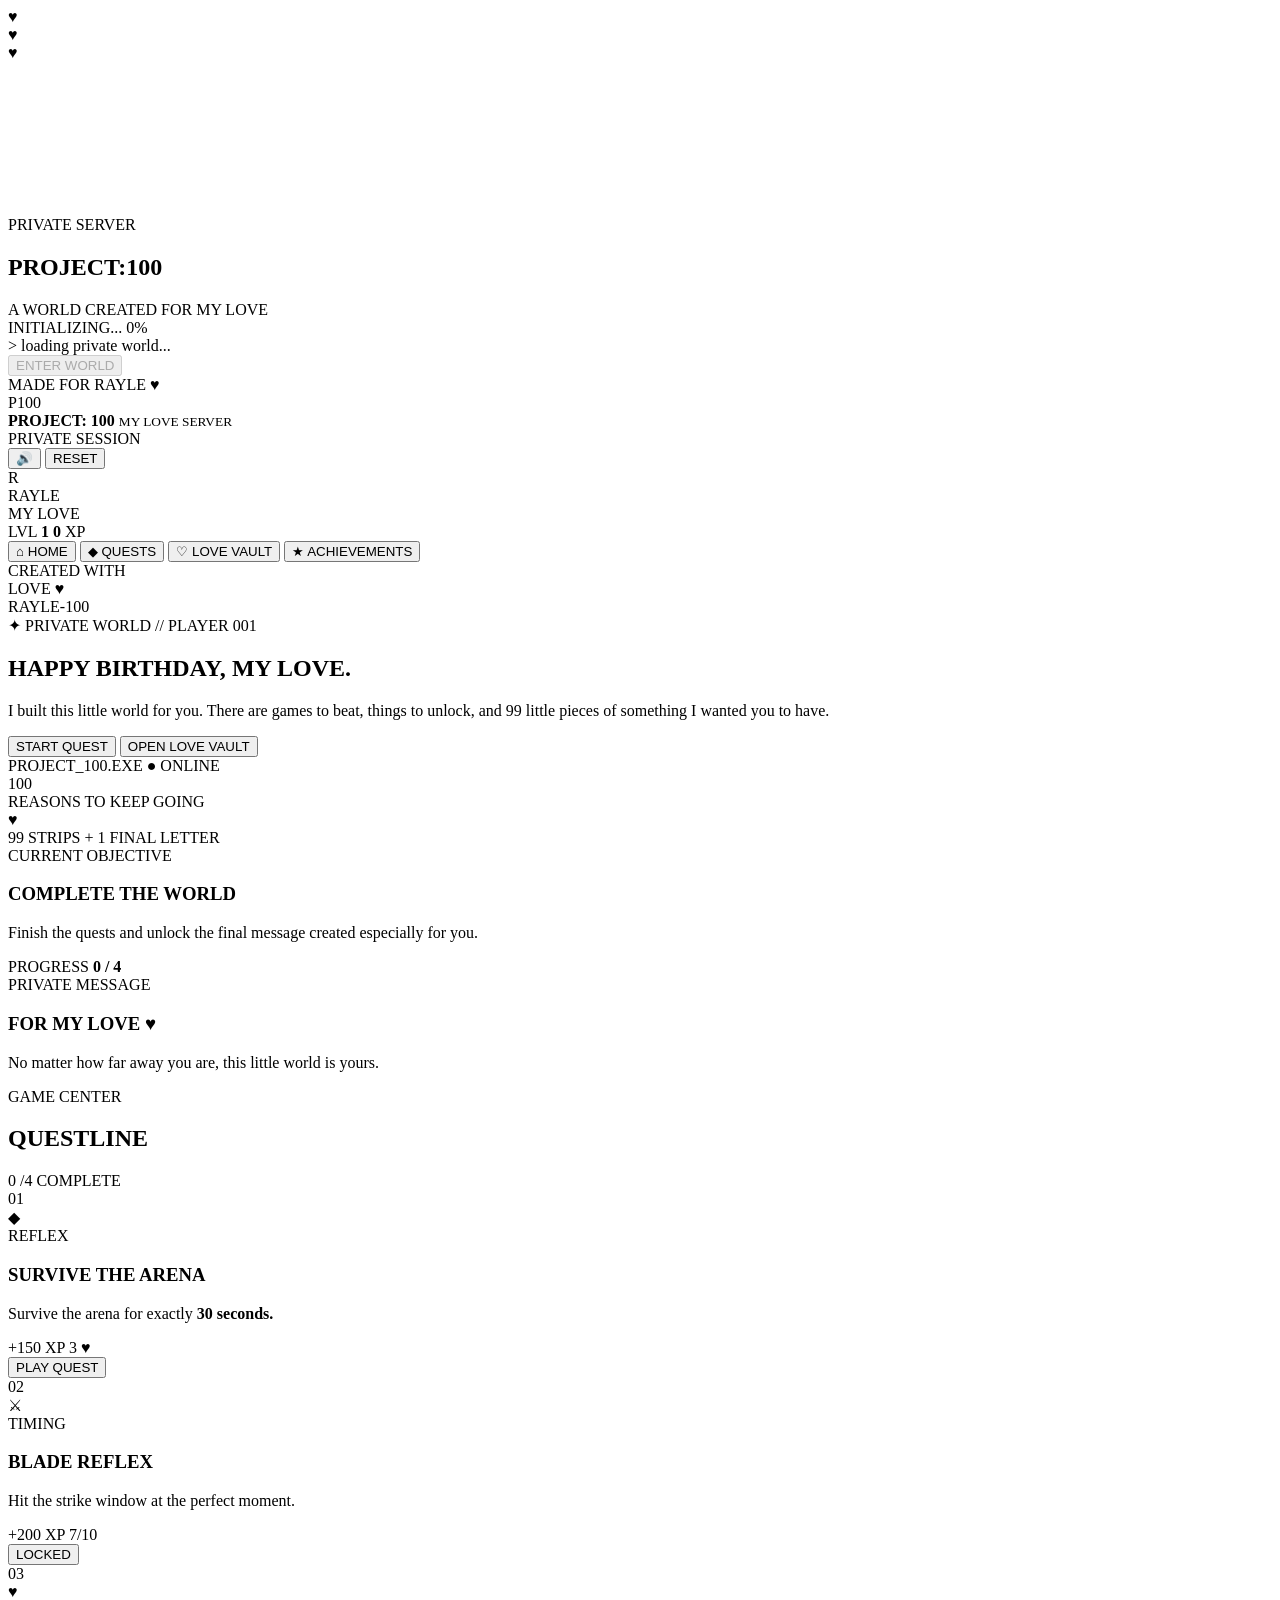
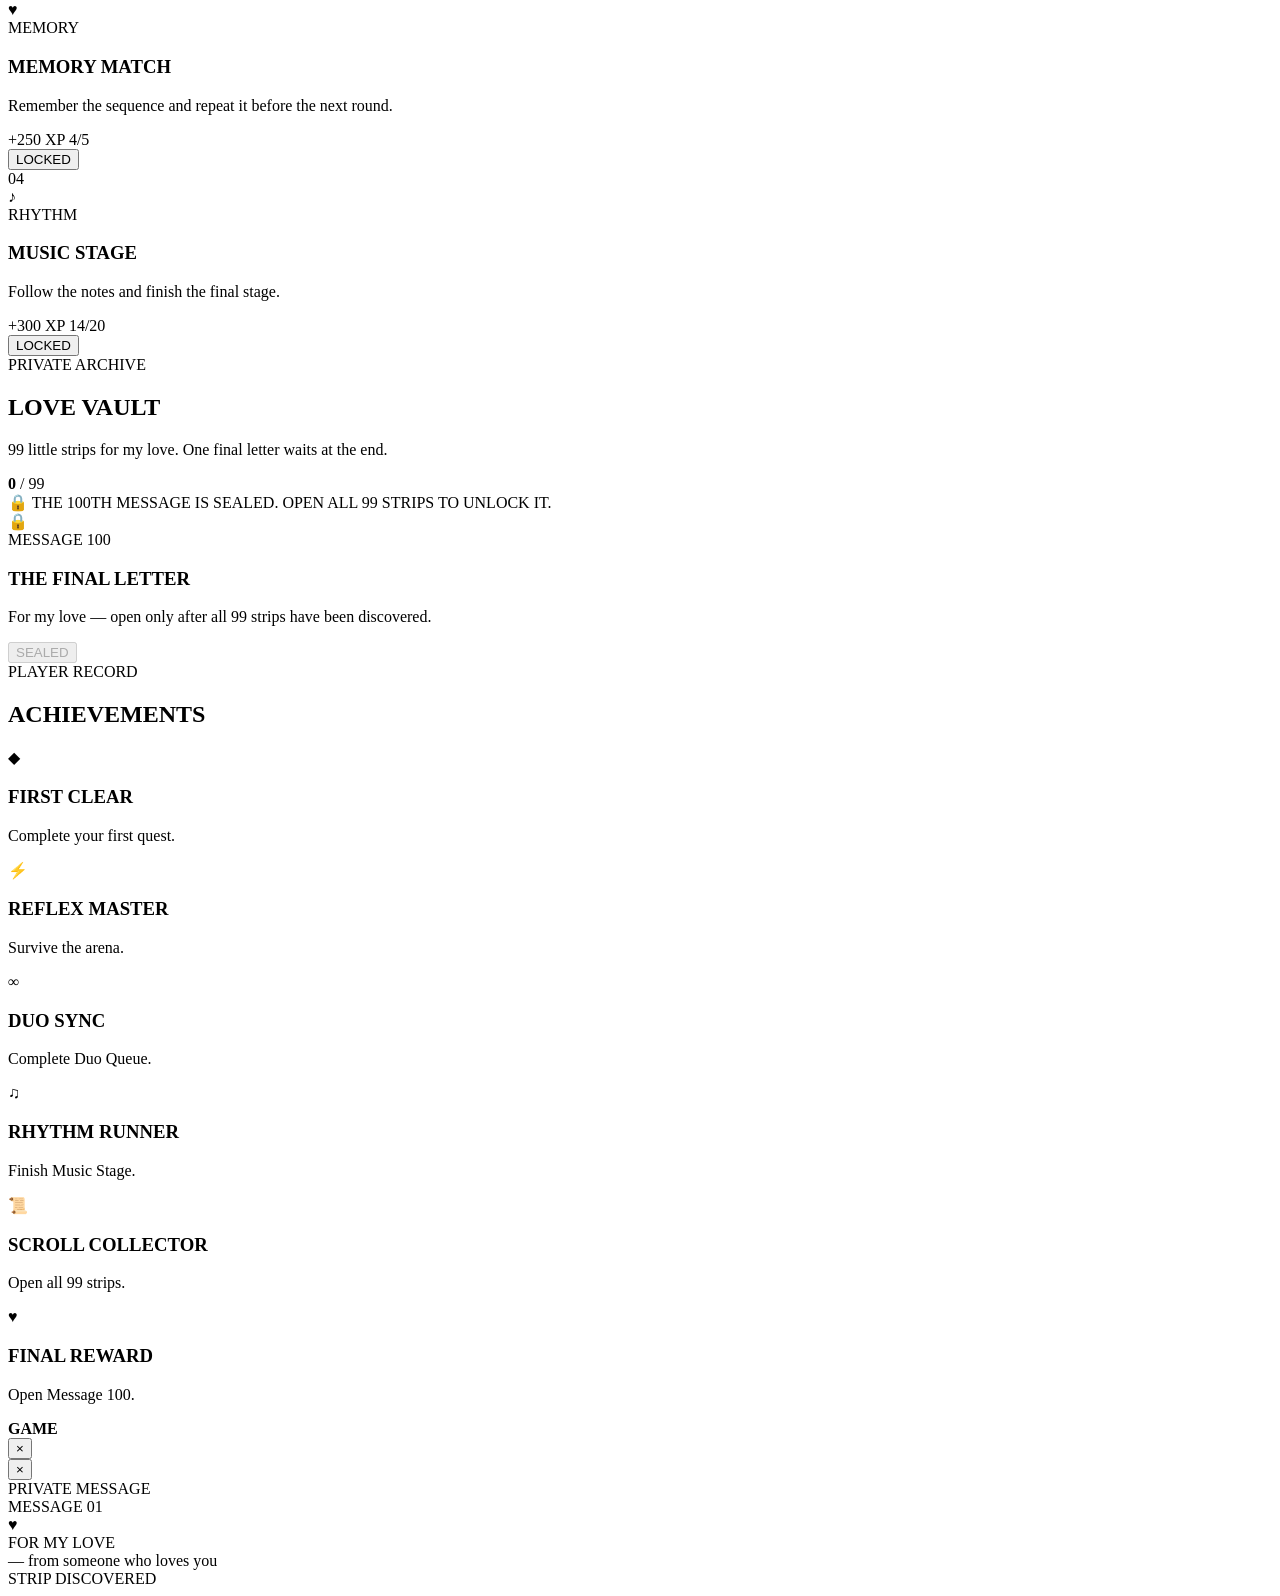
==== commit 524b7cee: "Rename PROJECT-100/birthday-terminal.html to index.html" ====
--- a/index.html
+++ b/index.html
@@ -1,839 +1,1134 @@
 <!DOCTYPE html>
 <html lang="en">
-
 <head>
-
     <meta charset="UTF-8">
     <meta name="viewport" content="width=device-width, initial-scale=1.0">
 
-    <title>Dr. Jack Dating</title>
-
-    <!-- Google Fonts -->
+    <title>PROJECT: 100 // MY LOVE</title>
 
     <link rel="preconnect" href="https://fonts.googleapis.com">
-
     <link rel="preconnect" href="https://fonts.gstatic.com" crossorigin>
 
-    <link href="https://fonts.googleapis.com/css2?family=Playfair+Display:wght@500;600;700&family=Poppins:wght@300;400;500;600&display=swap" rel="stylesheet">
-
-    <link rel="stylesheet" href="style.css">
-
-    <link rel="stylesheet"
-     href="https://cdnjs.cloudflare.com/ajax/libs/font-awesome/6.7.2/css/all.min.css">
-
+    <link href="https://fonts.googleapis.com/css2?family=Orbitron:wght@400;500;600;700;800;900&family=Rajdhani:wght@400;500;600;700&display=swap" rel="stylesheet">
+
+    <link rel="stylesheet" href="game-interface.css">
 </head>
 
 <body>
 
-<header>
-
-    <div class="container nav">
-
-        <a href="index.html" class="logo">
-    <img src="images/logo.png" alt="Dr. Jack Dating Logo">
-</a>
+<div id="background">
+    <div class="grid"></div>
+    <div class="noise"></div>
+    <div class="floating-heart heart-one">♥</div>
+    <div class="floating-heart heart-two">♥</div>
+    <div class="floating-heart heart-three">♥</div>
+    <canvas id="particles"></canvas>
+</div>
+
+
+<!-- =========================================================
+     BOOT SCREEN
+========================================================= -->
+
+<section id="boot-screen">
+
+    <div class="boot-card">
+
+        <div class="boot-small">
+            PRIVATE SERVER
+        </div>
+
+        <h1>
+            PROJECT<span>:</span>100
+        </h1>
+
+        <div class="boot-subtitle">
+            A WORLD CREATED FOR MY LOVE
+        </div>
+
+
+        <!-- =================================================
+             BIRTHDAY CAKE
+             ADDED ONLY — NOTHING ELSE CHANGED
+        ================================================== -->
+
+        <div class="birthday-cake" aria-label="Birthday cake with candles">
+
+            <div class="cake-candles">
+
+                <span class="cake-candle">
+                    <i></i>
+                </span>
+
+                <span class="cake-candle">
+                    <i></i>
+                </span>
+
+                <span class="cake-candle">
+                    <i></i>
+                </span>
+
+                <span class="cake-candle">
+                    <i></i>
+                </span>
+
+                <span class="cake-candle">
+                    <i></i>
+                </span>
+
+            </div>
+
+
+            <div class="cake-top">
+
+                <span class="cake-icing-drop drop-one"></span>
+                <span class="cake-icing-drop drop-two"></span>
+                <span class="cake-icing-drop drop-three"></span>
+                <span class="cake-icing-drop drop-four"></span>
+                <span class="cake-icing-drop drop-five"></span>
+
+            </div>
+
+
+            <div class="cake-body">
+
+                <span class="cake-detail detail-one"></span>
+                <span class="cake-detail detail-two"></span>
+                <span class="cake-detail detail-three"></span>
+
+            </div>
+
+
+            <div class="cake-plate"></div>
+
+        </div>
+
+
+        <div class="boot-line"></div>
+
+        <div class="boot-status">
+            <span id="boot-status">INITIALIZING...</span>
+            <span id="boot-percent">0%</span>
+        </div>
+
+        <div class="boot-progress">
+            <div id="boot-progress-bar"></div>
+        </div>
+
+        <div class="boot-log" id="boot-log">
+            > loading private world...
+        </div>
+
+        <button id="enter-game" disabled>
+            ENTER WORLD
+        </button>
+
+        <div class="boot-signature">
+            MADE FOR RAYLE ♥
+        </div>
+
+    </div>
+
+</section>
+
+
+<!-- =========================================================
+     MAIN GAME
+========================================================= -->
+
+<main id="game-interface" class="hidden">
+
+    <!-- TOP BAR -->
+
+    <header class="topbar">
+
+        <div class="brand">
+            <div class="brand-symbol">P100</div>
+
+            <div>
+                <strong>PROJECT: 100</strong>
+                <small>MY LOVE SERVER</small>
+            </div>
+        </div>
+
+        <div class="top-center">
+            <span class="online-dot"></span>
+            PRIVATE SESSION
+        </div>
+
+        <div class="top-actions">
+
+            <button id="sound-toggle" class="icon-button">
+                🔊
+            </button>
+
+            <button id="reset-save" class="small-danger">
+                RESET
+            </button>
+
+        </div>
+
+    </header>
+
+
+    <!-- SIDEBAR -->
+
+    <aside class="sidebar">
+
+        <div class="profile-card">
+
+            <div class="avatar-frame">
+
+                <div class="avatar">
+                    R
+                </div>
+
+                <span class="online-badge"></span>
+
+            </div>
+
+            <div class="profile-name">
+                RAYLE
+            </div>
+
+            <div class="profile-title">
+                MY LOVE
+            </div>
+
+            <div class="level-row">
+
+                <span>
+                    LVL <b id="level">1</b>
+                </span>
+
+                <span>
+                    <b id="xp">0</b> XP
+                </span>
+
+            </div>
+
+            <div class="xp-bar">
+                <div id="xp-fill"></div>
+            </div>
+
+        </div>
+
 
         <nav>
 
-            <a href="index.html">Home</a>
-
-            <a href="counseling.html">Counseling</a>
-
-            <a href="#">Matchmaking</a>
-
-            <a href="#">Invite Dr. Jack</a>
-
-            <a href="#">Testimonials</a>
-
-            <a href="#">Contact</a>
+            <button class="nav-item active" data-section="home">
+
+                <span>⌂</span>
+                HOME
+
+            </button>
+
+
+            <button class="nav-item" data-section="quests">
+
+                <span>◆</span>
+                QUESTS
+
+            </button>
+
+
+            <button class="nav-item" data-section="vault">
+
+                <span>♡</span>
+                LOVE VAULT
+
+            </button>
+
+
+            <button class="nav-item" data-section="achievements">
+
+                <span>★</span>
+                ACHIEVEMENTS
+
+            </button>
 
         </nav>
 
-        <a href="book-consultation.html" class="btn-nav">
-    Book Consultation
-</a>
+
+        <div class="sidebar-bottom">
+
+            <div class="tiny-label">
+                CREATED WITH
+            </div>
+
+            <div class="tiny-love">
+                LOVE ♥
+            </div>
+
+            <div class="server-code">
+                RAYLE-100
+            </div>
+
+        </div>
+
+    </aside>
+
+
+    <!-- MAIN CONTENT -->
+
+    <section class="content">
+
+
+        <!-- =================================================
+             HOME
+        ================================================== -->
+
+        <section id="section-home" class="section active">
+
+            <div class="hero">
+
+                <div class="hero-content">
+
+                    <div class="eyebrow">
+                        ✦ PRIVATE WORLD // PLAYER 001
+                    </div>
+
+                    <h2>
+                        HAPPY BIRTHDAY,
+                        <span>MY LOVE.</span>
+                    </h2>
+
+                    <p>
+                        I built this little world for you.
+                        There are games to beat, things to unlock,
+                        and 99 little pieces of something I wanted
+                        you to have.
+                    </p>
+
+                    <div class="hero-buttons">
+
+                        <button
+                            class="primary-button"
+                            data-go-section="quests">
+
+                            START QUEST
+
+                        </button>
+
+
+                        <button
+                            class="ghost-button"
+                            data-go-section="vault">
+
+                            OPEN LOVE VAULT
+
+                        </button>
+
+                    </div>
+
+                </div>
+
+
+                <div class="hero-console">
+
+                    <div class="console-header">
+
+                        <span>
+                            PROJECT_100.EXE
+                        </span>
+
+                        <span>
+                            ● ONLINE
+                        </span>
+
+                    </div>
+
+
+                    <div class="console-screen">
+
+                        <div class="console-big">
+                            100
+                        </div>
+
+                        <div class="console-label">
+                            REASONS TO KEEP GOING
+                        </div>
+
+                        <div class="console-heart">
+                            ♥
+                        </div>
+
+                        <div class="console-footer">
+                            99 STRIPS + 1 FINAL LETTER
+                        </div>
+
+                    </div>
+
+                </div>
+
+            </div>
+
+
+            <div class="home-panels">
+
+                <div class="info-panel">
+
+                    <div class="panel-label">
+                        CURRENT OBJECTIVE
+                    </div>
+
+                    <h3>
+                        COMPLETE THE WORLD
+                    </h3>
+
+                    <p>
+                        Finish the quests and unlock the final
+                        message created especially for you.
+                    </p>
+
+                    <div class="objective">
+
+                        <span>
+                            PROGRESS
+                        </span>
+
+                        <strong id="home-progress">
+                            0 / 4
+                        </strong>
+
+                    </div>
+
+                </div>
+
+
+                <div class="info-panel love-panel">
+
+                    <div class="panel-label">
+                        PRIVATE MESSAGE
+                    </div>
+
+                    <h3>
+                        FOR MY LOVE ♥
+                    </h3>
+
+                    <p>
+                        No matter how far away you are,
+                        this little world is yours.
+                    </p>
+
+                </div>
+
+            </div>
+
+        </section>
+
+
+
+        <!-- =================================================
+             QUESTS
+        ================================================== -->
+
+        <section id="section-quests" class="section">
+
+            <div class="section-heading">
+
+                <div>
+
+                    <div class="eyebrow">
+                        GAME CENTER
+                    </div>
+
+                    <h2>
+                        QUESTLINE
+                    </h2>
+
+                </div>
+
+
+                <div class="quest-counter">
+
+                    <span id="quest-count">
+                        0
+                    </span>
+
+                    /4 COMPLETE
+
+                </div>
+
+            </div>
+
+
+            <div class="quest-grid">
+
+
+                <!-- GAME 1 -->
+
+                <article
+                    class="quest-card"
+                    data-game-card="dodge">
+
+                    <div class="game-art dodge-art">
+
+                        <span class="art-number">
+                            01
+                        </span>
+
+                        <div class="arena-character">
+                            ◆
+                        </div>
+
+                        <div class="falling-block block-a"></div>
+                        <div class="falling-block block-b"></div>
+                        <div class="falling-block block-c"></div>
+
+                    </div>
+
+
+                    <div class="quest-body">
+
+                        <div class="quest-tag">
+                            REFLEX
+                        </div>
+
+                        <h3>
+                            SURVIVE THE ARENA
+                        </h3>
+
+                        <p>
+                            Survive the arena for exactly
+                            <strong>30 seconds.</strong>
+                        </p>
+
+                        <div class="quest-meta">
+
+                            <span>
+                                +150 XP
+                            </span>
+
+                            <span>
+                                3 ♥
+                            </span>
+
+                        </div>
+
+
+                        <button
+                            class="quest-button"
+                            data-open-game="dodge">
+
+                            PLAY QUEST
+
+                        </button>
+
+                    </div>
+
+                </article>
+
+
+
+                <!-- GAME 2 -->
+
+                <article
+                    class="quest-card"
+                    data-game-card="blade">
+
+                    <div class="game-art blade-art">
+
+                        <span class="art-number">
+                            02
+                        </span>
+
+                        <div class="blade">
+                            ⚔
+                        </div>
+
+                        <div class="slash slash-one"></div>
+                        <div class="slash slash-two"></div>
+
+                    </div>
+
+
+                    <div class="quest-body">
+
+                        <div class="quest-tag">
+                            TIMING
+                        </div>
+
+                        <h3>
+                            BLADE REFLEX
+                        </h3>
+
+                        <p>
+                            Hit the strike window at the
+                            perfect moment.
+                        </p>
+
+                        <div class="quest-meta">
+
+                            <span>
+                                +200 XP
+                            </span>
+
+                            <span>
+                                7/10
+                            </span>
+
+                        </div>
+
+
+                        <button
+                            class="quest-button"
+                            data-open-game="blade">
+
+                            LOCKED
+
+                        </button>
+
+                    </div>
+
+                </article>
+
+
+
+                <!-- GAME 3 -->
+
+                <article
+                    class="quest-card"
+                    data-game-card="duo">
+
+                    <div class="game-art duo-art">
+
+                        <span class="art-number">
+                            03
+                        </span>
+
+                        <div class="duo-player">
+                            ♥
+                        </div>
+
+                        <div class="sync-line"></div>
+
+                        <div class="duo-player other">
+                            ♥
+                        </div>
+
+                    </div>
+
+
+                    <div class="quest-body">
+
+                        <div class="quest-tag">
+                            MEMORY
+                        </div>
+
+                        <h3>
+                            MEMORY MATCH
+                        </h3>
+
+                        <p>
+                            Remember the sequence and
+                            repeat it before the next round.
+                        </p>
+
+                        <div class="quest-meta">
+
+                            <span>
+                                +250 XP
+                            </span>
+
+                            <span>
+                                4/5
+                            </span>
+
+                        </div>
+
+
+                        <button
+                            class="quest-button"
+                            data-open-game="duo">
+
+                            LOCKED
+
+                        </button>
+
+                    </div>
+
+                </article>
+
+
+
+                <!-- GAME 4 -->
+
+                <article
+                    class="quest-card"
+                    data-game-card="music">
+
+                    <div class="game-art music-art">
+
+                        <span class="art-number">
+                            04
+                        </span>
+
+                        <div class="music-note">
+                            ♪
+                        </div>
+
+                        <div class="music-bars">
+
+                            <i></i>
+                            <i></i>
+                            <i></i>
+                            <i></i>
+                            <i></i>
+
+                        </div>
+
+                    </div>
+
+
+                    <div class="quest-body">
+
+                        <div class="quest-tag">
+                            RHYTHM
+                        </div>
+
+                        <h3>
+                            MUSIC STAGE
+                        </h3>
+
+                        <p>
+                            Follow the notes and finish
+                            the final stage.
+                        </p>
+
+                        <div class="quest-meta">
+
+                            <span>
+                                +300 XP
+                            </span>
+
+                            <span>
+                                14/20
+                            </span>
+
+                        </div>
+
+
+                        <button
+                            class="quest-button"
+                            data-open-game="music">
+
+                            LOCKED
+
+                        </button>
+
+                    </div>
+
+                </article>
+
+            </div>
+
+        </section>
+
+
+
+        <!-- =================================================
+             LOVE VAULT
+        ================================================== -->
+
+        <section id="section-vault" class="section">
+
+            <div class="section-heading">
+
+                <div>
+
+                    <div class="eyebrow">
+                        PRIVATE ARCHIVE
+                    </div>
+
+                    <h2>
+                        LOVE VAULT
+                    </h2>
+
+                    <p class="heading-description">
+                        99 little strips for my love.
+                        One final letter waits at the end.
+                    </p>
+
+                </div>
+
+
+                <div class="vault-counter">
+
+                    <strong id="scroll-count">
+                        0
+                    </strong>
+
+                    <span>
+                        / 99
+                    </span>
+
+                </div>
+
+            </div>
+
+
+            <div
+                class="vault-warning"
+                id="vault-warning">
+
+                🔒 THE 100TH MESSAGE IS SEALED.
+                OPEN ALL 99 STRIPS TO UNLOCK IT.
+
+            </div>
+
+
+            <div
+                id="scroll-grid"
+                class="scroll-grid">
+
+                <!-- Generated by JavaScript -->
+
+            </div>
+
+
+            <div
+                class="final-letter-card locked"
+                id="final-letter-card">
+
+                <div class="final-lock">
+                    🔒
+                </div>
+
+
+                <div>
+
+                    <div class="final-label">
+                        MESSAGE 100
+                    </div>
+
+                    <h3>
+                        THE FINAL LETTER
+                    </h3>
+
+                    <p>
+                        For my love — open only after
+                        all 99 strips have been discovered.
+                    </p>
+
+                </div>
+
+
+                <button
+                    id="open-final-letter"
+                    disabled>
+
+                    SEALED
+
+                </button>
+
+            </div>
+
+        </section>
+
+
+
+        <!-- =================================================
+             ACHIEVEMENTS
+        ================================================== -->
+
+        <section
+            id="section-achievements"
+            class="section">
+
+            <div class="section-heading">
+
+                <div>
+
+                    <div class="eyebrow">
+                        PLAYER RECORD
+                    </div>
+
+                    <h2>
+                        ACHIEVEMENTS
+                    </h2>
+
+                </div>
+
+            </div>
+
+
+            <div class="achievement-grid">
+
+
+                <div
+                    class="achievement"
+                    data-achievement="first-clear">
+
+                    <div class="achievement-icon">
+                        ◆
+                    </div>
+
+                    <div>
+
+                        <h3>
+                            FIRST CLEAR
+                        </h3>
+
+                        <p>
+                            Complete your first quest.
+                        </p>
+
+                    </div>
+
+                </div>
+
+
+                <div
+                    class="achievement"
+                    data-achievement="reflex-master">
+
+                    <div class="achievement-icon">
+                        ⚡
+                    </div>
+
+                    <div>
+
+                        <h3>
+                            REFLEX MASTER
+                        </h3>
+
+                        <p>
+                            Survive the arena.
+                        </p>
+
+                    </div>
+
+                </div>
+
+
+                <div
+                    class="achievement"
+                    data-achievement="duo-sync">
+
+                    <div class="achievement-icon">
+                        ∞
+                    </div>
+
+                    <div>
+
+                        <h3>
+                            DUO SYNC
+                        </h3>
+
+                        <p>
+                            Complete Duo Queue.
+                        </p>
+
+                    </div>
+
+                </div>
+
+
+                <div
+                    class="achievement"
+                    data-achievement="rhythm-runner">
+
+                    <div class="achievement-icon">
+                        ♫
+                    </div>
+
+                    <div>
+
+                        <h3>
+                            RHYTHM RUNNER
+                        </h3>
+
+                        <p>
+                            Finish Music Stage.
+                        </p>
+
+                    </div>
+
+                </div>
+
+
+                <div
+                    class="achievement"
+                    data-achievement="scroll-collector">
+
+                    <div class="achievement-icon">
+                        📜
+                    </div>
+
+                    <div>
+
+                        <h3>
+                            SCROLL COLLECTOR
+                        </h3>
+
+                        <p>
+                            Open all 99 strips.
+                        </p>
+
+                    </div>
+
+                </div>
+
+
+                <div
+                    class="achievement"
+                    data-achievement="final-reward">
+
+                    <div class="achievement-icon">
+                        ♥
+                    </div>
+
+                    <div>
+
+                        <h3>
+                            FINAL REWARD
+                        </h3>
+
+                        <p>
+                            Open Message 100.
+                        </p>
+
+                    </div>
+
+                </div>
+
+
+            </div>
+
+        </section>
+
+    </section>
+
+</main>
+
+
+
+<!-- =========================================================
+     GAME MODAL
+========================================================= -->
+
+<div
+    id="game-modal"
+    class="modal hidden">
+
+    <div class="game-window">
+
+
+        <div class="game-window-top">
+
+            <div>
+
+                <span class="game-window-dot"></span>
+
+                <strong id="game-window-title">
+                    GAME
+                </strong>
+
+            </div>
+
+
+            <button id="close-game">
+                ×
+            </button>
+
+        </div>
+
+
+        <div id="game-area"></div>
+
 
     </div>
 
-</header>
-
-
-<section class="hero">
-
-<div class="container hero-content">
-
-<div class="hero-text">
-
-    <div class="badge">
-    Trusted Dating & Marriage Expert
 </div>
 
-<p class="subtitle">
-
-EXPERT GUIDANCE IN DATING, MARRIAGE &
-JEWISH MATCHMAKING
-
-</p>
-
-<h1>
-
-Succeed with
-Rabbi Dr. Jack Cohen
-
-</h1>
-
-<p class="description">
-
-Personalized coaching, marriage counseling,
-and Jewish matchmaking designed to help you
-build meaningful and lasting relationships.
-
-</p>
-
-<div class="hero-buttons">
-
-    <div class="hero-stats">
-
-<div>
-
-<h3>20+</h3>
-
-<p>Years Experience</p>
+
+
+<!-- =========================================================
+     SCROLL MODAL
+========================================================= -->
+
+<div
+    id="scroll-modal"
+    class="modal hidden">
+
+    <div class="scroll-window">
+
+
+        <button
+            id="close-scroll"
+            class="scroll-close">
+
+            ×
+
+        </button>
+
+
+        <div class="scroll-top">
+            PRIVATE MESSAGE
+        </div>
+
+
+        <div class="paper-roll top-roll"></div>
+
+
+        <div class="paper">
+
+
+            <div class="paper-number">
+
+                MESSAGE
+                <span id="opened-scroll-number">
+                    01
+                </span>
+
+            </div>
+
+
+            <div class="paper-heart">
+                ♥
+            </div>
+
+
+            <div class="paper-label">
+                FOR MY LOVE
+            </div>
+
+
+            <div id="scroll-message">
+            </div>
+
+
+            <div class="paper-signature">
+                — from someone who loves you
+            </div>
+
+
+        </div>
+
+
+        <div class="paper-roll bottom-roll"></div>
+
+
+        <div class="scroll-footer">
+            STRIP DISCOVERED
+        </div>
+
+
+    </div>
 
 </div>
 
-<div>
-
-<h3>500+</h3>
-
-<p>Successful Matches</p>
-
-</div>
-
-<div>
-
-<h3>500+</h3>
-
-<p>Lectures</p>
-
-</div>
-
-</div>
-
-<a href="book-consultation.html" class="btn-primary">
-    1-on-1 Coaching
-</a>
-
-    <a href="#" class="btn-secondary">
-        Read Success Stories
-    </a>
-
-</div>
-
-</div>
-
-<div class="hero-image">
-
-<img src="images/drjack.png" alt="Dr. Jack Cohen">
-
-</div>
-
-</div>
-
-</section>
-
-<script src="script.js"></script>
+
+
+<!-- =========================================================
+     TOAST
+========================================================= -->
+
+<div id="toast-container"></div>
+
+
+<script src="project-100.js"></script>
 
 </body>
-
 </html>
-
-<!-- ==========================
-     CELEBRATING LOVE STORIES
-========================== -->
-
-<section class="love-stories">
-
-    <div class="container">
-
-        <span class="section-tag">
-            Success Stories
-         </span>
-
-        <h2>
-            Celebrating Love Stories
-        </h2>
-
-        <p class="section-description">
-            Every meaningful relationship begins with the right guidance. Through personalized coaching and Jewish matchmaking, Dr. Jack has helped hundreds of individuals find lasting connections. Here are a few of those beautiful journeys.
-        </p>
-
-        <div class="love-gallery">
-
-            <div class="love-card">
-                <img src="images/match1.jpg" alt="Successful Match">
-            </div>
-
-            <div class="love-card">
-                <img src="images/match2.jpg" alt="Successful Match">
-            </div>
-
-            <div class="love-card">
-                <img src="images/match3.jpg" alt="Successful Match">
-            </div>
-
-        </div>
-
-        <a href="#" class="view-story-btn">
-            View More Success Stories →
-        </a>
-
-    </div>
-
-</section>
-
-<!-- ==========================
-     TESTIMONIALS
-========================== -->
-
-<section class="testimonials">
-
-    <div class="container">
-
-        <span class="section-tag">
-    Testimonials
-          </span>
-        <h2>What People Are Saying</h2>
-
-        <p class="section-description">
-            Real stories from individuals and couples whose lives have been positively impacted through Dr. Jack's guidance, coaching, and matchmaking.
-        </p>
-
-        <div class="testimonial-grid">
-
-            <div class="testimonial-card">
-
-                <div class="stars">★★★★★</div>
-
-                <p>
-                    “Hi Rabbi Cohen! Thank you again so much for joining us last night at our engagement party. Gabi and I really wouldn’t be where we are without you.”
-                </p>
-
-                <h4>— N.R.</h4>
-
-            </div>
-
-            <div class="testimonial-card">
-
-                <div class="stars">★★★★★</div>
-
-                <p>
-                    “Hi Rabbi Cohen. The students were amazed last night—I personally overheard some of them talking about how invested they were in what you were saying and how much they wanted to learn more from you! Thank you for such a successful lecture!! Have a great Shabbos!”
-                </p>
-
-                <h4>— Nechama, N.Y.</h4>
-
-            </div>
-
-            <div class="testimonial-card">
-
-                <div class="stars">★★★★★</div>
-
-                <p>
-                    “Hi! I got engaged to a very nice boy. Thank you so much for all your help during this past year. It really helped me a lot!! The help and guidance that you gave me was priceless.”
-                </p>
-
-                <h4>— Tziporah</h4>
-
-            </div>
-
-        </div>
-
-        <a href="#" class="view-testimonials-btn">
-            View All Testimonials
-        </a>
-
-    </div>
-
-</section>
-
-<!-- ==========================
-     SERVICES
-========================== -->
-
-<section class="services">
-
-    <div class="container">
-
-        <span class="section-tag">
-        Services
-      </span>
-
-        <h2>How Can I Help You?</h2>
-
-        <p class="section-description">
-            Whether you're preparing for marriage, strengthening your relationship, or seeking meaningful guidance, Dr. Jack offers personalized services designed to help you build lasting connections.
-        </p>
-
-        <div class="services-grid">
-
-            <div class="service-card">
-
-                <div class="service-icon">
-               <i class="fa-regular fa-comments"></i>
-                </div>
-
-                <h3>Counseling</h3>
-
-                <p>
-                    Personalized one-on-one coaching to help you navigate dating, marriage, communication, and relationship challenges.
-                </p>
-
-                <a href="#">Learn More →</a>
-
-            </div>
-
-            <div class="service-card">
-
-                <div class="service-icon">
-              <i class="fa-solid fa-heart"></i>
-             </div>
-
-                <h3>Jewish Matchmaking</h3>
-
-                <p>
-                    A personalized matchmaking experience focused on shared values, meaningful connections, and long-term relationships.
-                </p>
-
-                <a href="#">Learn More →</a>
-
-            </div>
-
-            <div class="service-card">
-
-                <div class="service-icon">
-                <i class="fa-solid fa-microphone"></i>
-               </div>
-
-                <h3>Invite Dr. Jack</h3>
-
-                <p>
-                    Invite Dr. Jack to inspire your synagogue, organization, corporate event, or community gathering.
-                </p>
-
-                <a href="#">Learn More →</a>
-
-            </div>
-
-            <div class="service-card">
-
-                <div class="service-icon">
-                <i class="fa-solid fa-book-open"></i>
-               </div>
-
-                <h3>Articles & Resources</h3>
-
-                <p>
-                    Explore practical insights, relationship advice, and educational resources to strengthen your journey.
-                </p>
-
-                <a href="#">Learn More →</a>
-
-            </div>
-
-        </div>
-
-    </div>
-
-</section>
-
-<!-- ==========================
-     MEET DR. JACK
-========================== -->
-
-<section class="about">
-
-    <div class="container about-content">
-
-        <div class="about-image">
-            <img src="images/drjack.png" alt="Rabbi Dr. Jack Cohen">
-        </div>
-
-        <div class="about-text">
-
-            <span class="section-tag">
-                Meet Rabbi Dr. Jack Cohen
-            </span>
-
-            <h2>
-                International Marriage & Dating Expert
-            </h2>
-
-            <p>
-                Rabbi Dr. Jack Cohen is an international marriage and dating expert based in New York. An Orthopaedic Surgeon by profession, he has spent many years mentoring singles in dating techniques and couples in marriage while helping people build meaningful and lasting relationships.
-            </p>
-
-            <div class="about-highlights">
-
-                <div class="highlight">
-               <h3>20+</h3>
-              <p>Years of Experience</p>
-                </div>
-
-                <div class="highlight">
-              <h3>500+</h3>
-               <p>Successful Matches</p>
-              </div>
-
-                <div class="highlight">
-                <h3>500+</h3>
-                <p>Lectures Given</p>
-               </div>
-
-                <div class="highlight">
-               <h3>Global</h3>
-              <p>Coaching & Speaking</p>
-             </div>
-
-            </div>
-
-            <a href="#" class="about-btn">
-                Learn More About Dr. Jack
-            </a>
-
-        </div>
-
-    </div>
-
-</section>
-
-<!-- ===================================
-        FEATURED ARTICLES
-=================================== -->
-
-<section class="articles">
-
-    <div class="container">
-
-        <span class="section-tag">Featured Articles</span>
-
-        <h2>Insights on Dating, Marriage & Relationships</h2>
-
-        <p class="section-description">
-            Explore Dr. Jack's published articles offering practical advice, relationship guidance, and meaningful insights.
-        </p>
-
-    </div>
-
-    <div class="articles-slider">
-
-        <div class="articles-track">
-
-            <a href="#" class="article-card">
-                <h3>Parshas Bo – In Marriage, Renew Your Commitment, Faith, Love and Devotion to Each Other Every Day.</h3>
-                <span>Read Article →</span>
-            </a>
-
-            <a href="#" class="article-card">
-                <h3>Dating for Success: 5 Common Dating Myths</h3>
-                <span>Read Article →</span>
-            </a>
-
-            <a href="#" class="article-card">
-                <h3>The Husband Store</h3>
-                <span>Read Article →</span>
-            </a>
-
-            <a href="#" class="article-card">
-                <h3>Dating for Success: Dating at Different Levels of Observance</h3>
-                <span>Read Article →</span>
-            </a>
-
-            <a href="#" class="article-card">
-                <h3>Dating For Success: Dating Second Time Around</h3>
-                <span>Read Article →</span>
-            </a>
-
-            <a href="#" class="article-card">
-                <h3>Dating for Success: Your Future Lifestyle</h3>
-                <span>Read Article →</span>
-            </a>
-
-            <a href="#" class="article-card">
-                <h3>Dating for Success: 10 Ways to Make a Good Marriage a Great One – Easy to Implement, Insightful Tips</h3>
-                <span>Read Article →</span>
-            </a>
-
-            <a href="#" class="article-card">
-                <h3>Dating for Success: 10 Tips After 20 Years of Marriage</h3>
-                <span>Read Article →</span>
-            </a>
-
-            <a href="#" class="article-card">
-                <h3>Dating for Success: Dating Resume and Profile Tips: How Does One Write a Great Resume?</h3>
-                <span>Read Article →</span>
-            </a>
-
-            <a href="#" class="article-card">
-                <h3>Dating for Success: Making the Most Of Your Singles Days</h3>
-                <span>Read Article →</span>
-            </a>
-
-            <a href="#" class="article-card">
-                <h3>Dating for Success: Second Marriage</h3>
-                <span>Read Article →</span>
-            </a>
-
-            <a href="#" class="article-card">
-                <h3>Dating for Success: Lessons From a Kallah</h3>
-                <span>Read Article →</span>
-            </a>
-
-            <a href="#" class="article-card">
-                <h3>Dating for Success: How I Stopped Dating for My Parents – And Started Dating for Me!</h3>
-                <span>Read Article →</span>
-            </a>
-
-            <a href="#" class="article-card">
-                <h3>Dating for Success: What Are the Ways to Date With Clarity?</h3>
-                <span>Read Article →</span>
-            </a>
-
-            <a href="#" class="article-card">
-                <h3>Dating For Success: The Shidduch Process</h3>
-                <span>Read Article →</span>
-            </a>
-
-            <a href="#" class="article-card">
-                <h3>Dating for Success: Building Attraction</h3>
-                <span>Read Article →</span>
-            </a>
-
-            <a href="#" class="article-card">
-                <h3>Dating for Success: Searching For a Soulmate Rather Than a Partner</h3>
-                <span>Read Article →</span>
-            </a>
-
-            <a href="#" class="article-card">
-                <h3>Different Pace – He's a Rabbit and She's a Turtle</h3>
-                <span>Read Article →</span>
-            </a>
-
-            <a href="#" class="article-card">
-                <h3>Dating & Marriage Coach</h3>
-                <span>Read Article →</span>
-            </a>
-
-            <a href="#" class="article-card">
-                <h3>In Dating – Ask Yourself – Who Am I and Where Am I Going in Life?</h3>
-                <span>Read Article →</span>
-            </a>
-
-            <a href="#" class="article-card">
-                <h3>Meet Your Match With Dr. Jack Cohen</h3>
-                <span>Read Article →</span>
-            </a>
-
-            <a href="#" class="article-card">
-                <h3>What Is "True Giving" in Marriage?</h3>
-                <span>Read Article →</span>
-            </a>
-
-            <a href="#" class="article-card">
-                <h3>In Marriage: It's All About Your Name</h3>
-                <span>Read Article →</span>
-            </a>
-
-            <a href="#" class="article-card">
-                <h3>Dating and Parents for Moms</h3>
-                <span>Read Article →</span>
-            </a>
-
-            <a href="#" class="article-card">
-                <h3>Shabbat Dinner For Young Jewish Professionals</h3>
-                <span>Read Article →</span>
-            </a>
-
-            <a href="#" class="article-card">
-                <h3>Complaining – The Road That Ruins Relationships</h3>
-                <span>Read Article →</span>
-            </a>
-
-            <a href="#" class="article-card">
-                <h3>The Dating Coach's 49 Steps for Dating Success</h3>
-                <span>Read Article →</span>
-            </a>
-
-            <a href="#" class="article-card">
-                <h3>Parshas Tazria: Only Marriage Can Lift Your Relationship With G-D and With Humans</h3>
-                <span>Read Article →</span>
-            </a>
-
-            <a href="#" class="article-card">
-                <h3>פרשת פקודי (Parshas Pekudei)</h3>
-                <span>Read Article →</span>
-            </a>
-
-        </div>
-
-    </div>
-
-</section>
-
-<section class="lectures">
-
-  <div class="container">
-
-    <span class="section-tag">Featured Lectures</span>
-
-    <h2>Watch Dr. Jack Cohen</h2>
-
-    <p class="section-description">
-      Insights on dating, marriage, and meaningful relationships.
-    </p>
-
-  </div>
-
-  <div class="video-grid">
-
-    <!-- VIDEO 1 -->
-    <div class="video-card">
-      <iframe 
-        src="https://www.youtube.com/embed/ToEGkULhKAE"
-        title="Lecture 1"
-        frameborder="0"
-        allow="accelerometer; autoplay; clipboard-write; encrypted-media; gyroscope; picture-in-picture"
-        allowfullscreen>
-      </iframe>
-
-      <h3>Many People Want to Be Accepted for Who They Are</h3>
-    </div>
-
-    <!-- VIDEO 2 -->
-    <div class="video-card">
-      <iframe 
-        src="https://www.youtube.com/embed/8DoWGEa7iZs"
-        title="Lecture 2"
-        frameborder="0"
-        allow="accelerometer; autoplay; clipboard-write; encrypted-media; gyroscope; picture-in-picture"
-        allowfullscreen>
-      </iframe>
-
-      <h3>Jewish Matchmaking Inspiration</h3>
-    </div>
-
-    <!-- VIDEO 3 -->
-    <div class="video-card">
-      <iframe 
-        src="https://www.youtube.com/embed/yB-gpjdmLO4"
-        title="Lecture 3"
-        frameborder="0"
-        allow="accelerometer; autoplay; clipboard-write; encrypted-media; gyroscope; picture-in-picture"
-        allowfullscreen>
-      </iframe>
-
-      <h3>Marriage Will Make Your Problems Worse!</h3>
-    </div>
-
-  </div>
-
-  <div class="youtube-cta">
-
-  <p>Want more lectures and insights from Rabbi Dr. Jack Cohen?</p>
-
-  <a href="https://www.youtube.com/@DrJackCohen" target="_blank" class="youtube-btn">
-  ▶ Visit Official YouTube Channel
-</a>
-
-</div>
-
-</section>
-
-<!-- ===============================
-        UPCOMING EVENTS
-================================ -->
-
-<section class="events">
-
-  <div class="container">
-
-    <span class="section-tag">Events</span>
-
-    <h2>Upcoming Events</h2>
-
-    <p class="section-description">
-      Stay tuned for upcoming lectures and speaking engagements.
-    </p>
-
-    <div class="event-tba">
-      <h3>More events coming soon</h3>
-      <p>Schedule updates will be posted here as they are confirmed.</p>
-    </div>
-
-  </div>
-
-  <!-- ===========================================
-        RECENT SPEAKING ENGAGEMENTS
-============================================ -->
-
-<section class="speaking-events">
-
-    <div class="container">
-
-        <span class="section-tag">Speaking Engagements</span>
-
-        <h2>Recent Speaking Engagements</h2>
-
-        <p class="section-description">
-            Rabbi Dr. Jack Cohen regularly shares insights on dating, marriage, and Jewish relationships through lectures, seminars, and community events around the world.
-        </p>
-
-        <!-- EVENT 1 -->
-
-        <div class="event-showcase">
-
-            <div class="event-image">
-                <img src="images/event1.jpg" alt="Winter Wonderland Shabbat">
-            </div>
-
-            <div class="event-info">
-
-                <span class="event-badge">
-                    Featured Event
-                </span>
-
-                <h3>Aish Presents: Winter Wonderland Shabbat</h3>
-
-                <p>
-                    Featuring world-renowned Rabbi Dr. Jack Cohen, dating and relationship coach featured on Netflix's <strong>Jewish Matchmaking</strong>.
-                </p>
-
-                <h4>February 28 – March 1, 2025</h4>
-
-                <a href="#">View Event →</a>
-
-            </div>
-
-        </div>
-
-        <!-- EVENT 2 -->
-
-        <div class="event-showcase reverse">
-
-            <div class="event-image">
-                <img src="images/event2.jpg" alt="Scholar in Residence">
-            </div>
-
-            <div class="event-info">
-
-                <span class="event-badge">
-                    Speaking Engagement
-                </span>
-
-                <h3>Scholar in Residence</h3>
-
-                <p>
-                    Special speaking engagement featuring Rabbi Dr. Jack Cohen from the popular Netflix series <strong>Jewish Matchmaking</strong>.
-                </p>
-
-                <h4>February 14 – 15, 2025</h4>
-
-                <a href="#">View Event →</a>
-
-            </div>
-
-        </div>
-
-        <!-- EVENT 3 -->
-
-        <div class="event-showcase">
-
-            <div class="event-image">
-                <img src="images/event3.jpg" alt="The Showdown">
-            </div>
-
-            <div class="event-info">
-
-                <span class="event-badge">
-                    Community Event
-                </span>
-
-                <h3>The Showdown: Who's Fault Is It?</h3>
-
-                <p>
-                    A relationship discussion exploring communication, responsibility, and building stronger marriages.
-                </p>
-
-                <h4>February 1 – 4, 2025</h4>
-
-                <a href="#">View Event →</a>
-
-            </div>
-
-        </div>
-
-    </div>
-
-</section>
-
-<section class="newsletter">
-
-  <div class="container">
-
-    <span class="section-tag">Stay Connected</span>
-
-    <h2>Get Updates From Dr. Jack Cohen</h2>
-
-    <p class="section-description">
-      Receive insights on dating, marriage, and upcoming events directly to your inbox.
-    </p>
-
-    <form class="newsletter-form">
-
-      <input type="email" placeholder="Enter your email address" required>
-
-      <button type="submit">Subscribe</button>
-
-    </form>
-
-  </div>
-
-</section>
-
-<footer class="footer">
-
-  <div class="container footer-grid">
-
-    <div>
-      <h3>Dr. Jack Cohen</h3>
-      <p>Marriage & Dating Coaching</p>
-    </div>
-
-    <div>
-      <h4>Quick Links</h4>
-      <a href="index.html">Home</a>
-
-      <a href="counseling.html">Counseling</a>
-
-      <a href="#">Matchmaking</a>
-      <a href="#">Testimonials</a>
-    </div>
-
-    <div>
-      <h4>Contact</h4>
-      <p>305-206-1916</p>
-      <p>jcohen.dating@gmail.com</p>
-    </div>
-
-    <div>
-      <h4>Location</h4>
-      <p>New York, USA</p>
-    </div>
-
-  </div>
-
-  <div class="footer-bottom">
-    <p>© 2026 Dr. Jack Cohen. All rights reserved.</p>
-  </div>
-
-</footer>
